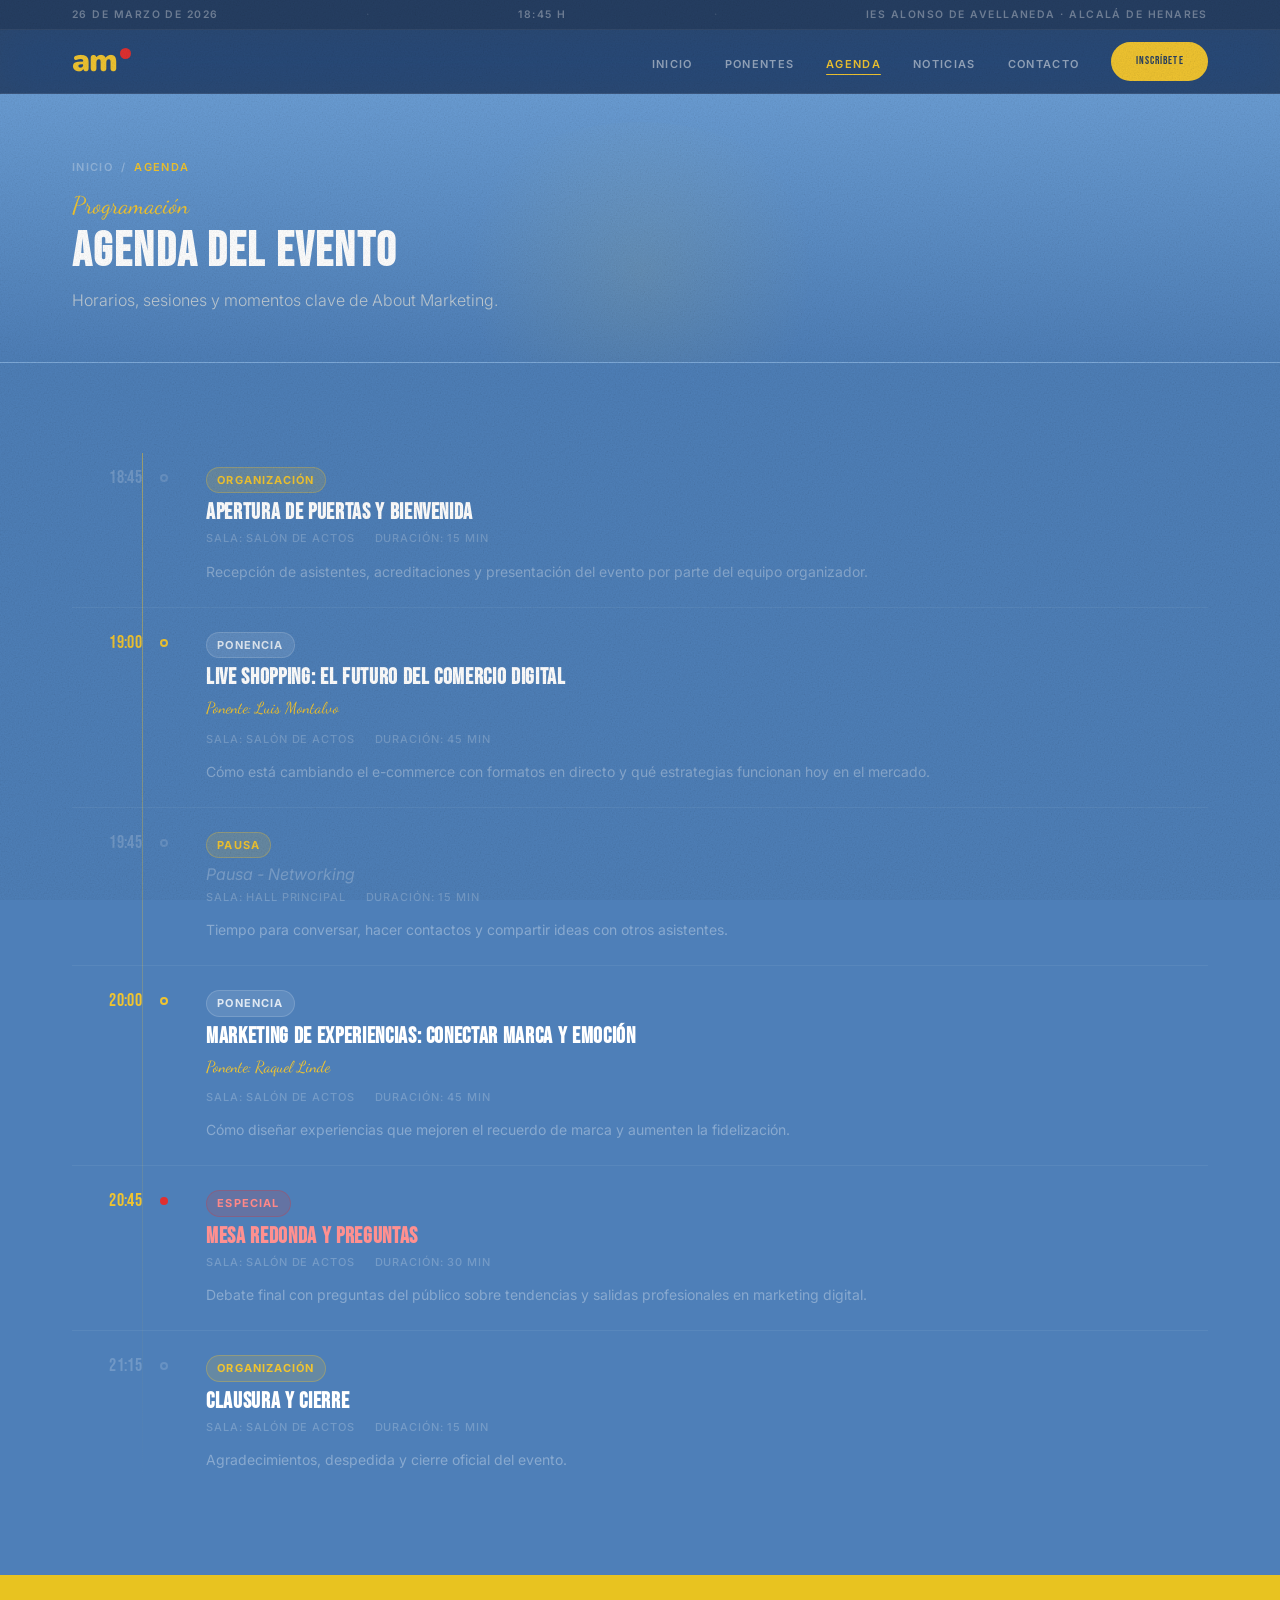
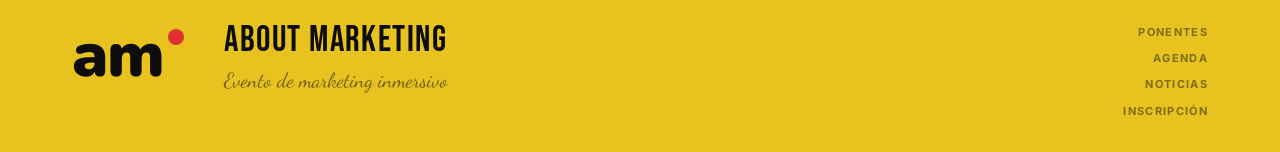
==== pages/agenda.html @ a6741385 "Refactor landing teaser, docs, and content updates" ====
﻿<!DOCTYPE html>
<html lang="es">
<head>
  <meta charset="UTF-8">
  <meta name="viewport" content="width=device-width, initial-scale=1.0">
  <title>Agenda | About Marketing</title>
  <link rel="icon" href="data:image/svg+xml,<svg xmlns='http://www.w3.org/2000/svg' viewBox='0 0 100 100'><text y='.9em' font-size='90'>📣</text></svg>">
  <link rel="stylesheet" href="../css/variables.css">
  <link rel="stylesheet" href="../css/base.css">
  <link rel="stylesheet" href="../css/navbar.css">
  <link rel="stylesheet" href="../css/componentes.css">
</head>
<body>

  <div class="info-bar">
    <div class="contenedor info-bar__inner">
      <span class="info-bar__item">26 de marzo de 2026</span>
      <span class="info-bar__item info-bar__sep">·</span>
      <span class="info-bar__item">18:45 h</span>
      <span class="info-bar__item info-bar__sep">·</span>
      <span class="info-bar__item">IES Alonso de Avellaneda · Alcalá de Henares</span>
    </div>
  </div>

  <nav class="navbar" aria-label="Navegación principal">
    <div class="contenedor navbar__inner">
      <a href="../index.html" class="navbar__logo" aria-label="About Marketing - Inicio">
        <span class="logo-am">am</span><span class="logo-punto"></span>
      </a>
      <button class="navbar__hamburguesa" aria-label="Abrir menú" aria-expanded="false"><span></span><span></span><span></span></button>
      <ul class="navbar__menu">
        <li><a href="../index.html" class="navbar__link">Inicio</a></li>
        <li><a href="ponentes.html" class="navbar__link">Ponentes</a></li>
        <li><a href="agenda.html" class="navbar__link activo">Agenda</a></li>
        <li><a href="noticias.html" class="navbar__link">Noticias</a></li>
        <li><a href="contacto.html" class="navbar__link">Contacto</a></li>
        <li><a href="contacto.html" class="btn btn-primario navbar__cta">Inscríbete</a></li>
      </ul>
    </div>
  </nav>

  <main>
    <header class="page-header">
      <div class="contenedor">
        <nav class="breadcrumb"><a href="../index.html">Inicio</a> / <span>Agenda</span></nav>
        <span class="seccion-eyebrow">Programación</span>
        <h1 class="seccion-titulo">AGENDA DEL EVENTO</h1>
        <p class="seccion-subtitulo">Horarios, sesiones y momentos clave de About Marketing.</p>
      </div>
    </header>

    <section class="seccion">
      <div class="contenedor">
        <!-- Interconexión: js/agenda.js renderiza aquí la timeline desde data/agenda.json -->
        <div class="agenda__lista"></div>
      </div>
    </section>
  </main>

  <footer class="footer">
    <div class="footer__main">
      <div class="contenedor footer__main-inner">
        <div class="footer__logo"><span class="logo-am">am</span><span class="logo-punto"></span></div>
        <div class="footer__info">
          <p class="footer__tagline">About Marketing</p>
          <p class="footer__sub">Evento de marketing inmersivo</p>
        </div>
        <nav class="footer__links">
          <a href="ponentes.html" class="footer__link">Ponentes</a>
          <a href="agenda.html" class="footer__link">Agenda</a>
          <a href="noticias.html" class="footer__link">Noticias</a>
          <a href="contacto.html" class="footer__link">Inscripción</a>
        </nav>
      </div>
    </div>
  </footer>

  <script src="../js/navbar.js"></script>
  <script src="../js/agenda.js"></script>
</body>
</html>
---- css/variables.css ----
/* =============================================
   ABOUT MARKETING — variables.css FINAL
   Paleta: azul cielo retro + amarillo + rojo
   Inspirado en las imágenes del brand kit.
   ============================================= */

@import url('https://fonts.googleapis.com/css2?family=Nunito:wght@400;700;800;900&family=Dancing+Script:wght@600;700&family=Inter:wght@300;400;500;600;700&family=Bebas+Neue&display=swap');

:root {

  /* ── AZULES — el cielo ── */
  --cielo:         #4E7FB8;   /* azul cielo principal */
  --cielo-claro:   #6A9DD4;   /* cielo más claro, nubes */
  --cielo-oscuro:  #3A6090;   /* sombras, profundidad */
  --cielo-noche:   #253E62;   /* header, zonas oscuras */
  --cielo-velo:    rgba(78, 127, 184, 0.15);

  /* ── AMARILLO — el sol y el brand ── */
  --amarillo:      #F0C430;   /* logo am, acento */
  --amarillo-calido: #EDB820; /* hover, pressed */
  --amarillo-glow: rgba(240, 196, 48, 0.2);
  --amarillo-suave: rgba(240, 196, 48, 0.1);

  /* ── ROJO — el punto ── */
  --rojo:          #E03030;   /* círculo del logo */
  --rojo-suave:    rgba(224, 48, 48, 0.12);

  /* ── AMARILLO FOOTER — imagen 1 ── */
  --amarillo-footer: #E8C320; /* fondo footer */
  --negro-footer:    #0D0D0D; /* texto sobre amarillo */

  /* ── BLANCOS y CREMAS ── */
  --blanco:        #FFFFFF;
  --crema:         #F8F0E0;   /* texto principal */
  --crema-suave:   rgba(248, 240, 224, 0.65);
  --crema-velo:    rgba(248, 240, 224, 0.12);

  /* ── BORDES ── */
  --borde:         rgba(255,255,255,0.14);
  --borde-suave:   rgba(255,255,255,0.07);

  /* ── ALIAS ── */
  --color-fondo:       var(--cielo);
  --color-fondo-2:     var(--cielo-oscuro);
  --color-card:        rgba(255,255,255,0.08);
  --color-card-hover:  rgba(255,255,255,0.14);
  --color-borde:       var(--borde);
  --color-acento:      var(--amarillo);
  --color-texto:       var(--crema);
  --color-texto-suave: var(--crema-suave);
  --color-blanco:      var(--blanco);
  --color-rojo:        var(--rojo);

  /* ── TIPOGRAFÍAS ── */
  /* Nunito Black → redondeada, cálida, = feel del logo am */
  --fuente-logo:    'Nunito', sans-serif;
  /* Bebas → display, impacto, HORIZON */
  --fuente-display: 'Bebas Neue', sans-serif;
  /* Dancing Script → cursiva elegante, "presenta" */
  --fuente-script:  'Dancing Script', cursive;
  /* Inter → cuerpo, legible */
  --fuente-cuerpo:  'Inter', sans-serif;

  /* ── ESCALA TIPOGRÁFICA ── */
  --texto-xs:   0.6875rem;
  --texto-sm:   0.875rem;
  --texto-base: 1rem;
  --texto-lg:   1.125rem;
  --texto-xl:   1.375rem;
  --texto-2xl:  1.75rem;
  --texto-3xl:  2.25rem;
  --texto-4xl:  3rem;
  --texto-hero: clamp(4.5rem, 12vw, 10rem);

  /* ── ESPACIADO ── */
  --s-1:0.25rem; --s-2:0.5rem; --s-3:0.75rem; --s-4:1rem;
  --s-5:1.25rem; --s-6:1.5rem; --s-8:2rem;    --s-10:2.5rem;
  --s-12:3rem;   --s-16:4rem;  --s-20:5rem;   --s-24:6rem;

  /* ── LAYOUT ── */
  --ancho-max:  1200px;
  --radio-sm:   6px;
  --radio-md:   12px;
  --radio-lg:   20px;
  --radio-full: 9999px;

  /* ── EFECTOS ── */
  --ease-out: cubic-bezier(0.16, 1, 0.3, 1);
  --trans-r:  0.18s var(--ease-out);
  --trans-n:  0.32s var(--ease-out);
  --trans-l:  0.55s var(--ease-out);

  --sombra-calida: 0 8px 32px rgba(240,196,48,0.25);
  --sombra-azul:   0 8px 32px rgba(30,60,100,0.35);
  --sombra-rojo:   0 4px 20px rgba(224,48,48,0.3);
}
---- css/base.css ----
/* =============================================
   ABOUT MARKETING — base.css FINAL
   Reset, global, grano, utilidades, botones
   ============================================= */

*, *::before, *::after { box-sizing: border-box; margin: 0; padding: 0; }

html { scroll-behavior: smooth; font-size: 16px; }

body {
  font-family: var(--fuente-cuerpo);
  background-color: var(--cielo);
  color: var(--crema);
  line-height: 1.65;
  -webkit-font-smoothing: antialiased;
  overflow-x: hidden;
}

/* ── GRAIN OVERLAY — textura de película, como en imagen 3 ── */
body::after {
  content: '';
  position: fixed;
  inset: 0;
  z-index: 9998;
  pointer-events: none;
  opacity: 0.28;
  background-image: url("data:image/svg+xml,%3Csvg xmlns='http://www.w3.org/2000/svg' width='250' height='250'%3E%3Cfilter id='g'%3E%3CfeTurbulence type='fractalNoise' baseFrequency='0.72' numOctaves='4' stitchTiles='stitch'/%3E%3CfeColorMatrix type='saturate' values='0'/%3E%3C/filter%3E%3Crect width='250' height='250' filter='url(%23g)'/%3E%3C/svg%3E");
  background-repeat: repeat;
  mix-blend-mode: multiply;
}

h1,h2,h3,h4,h5,h6 { font-family: var(--fuente-display); line-height: 1.0; color: var(--blanco); }
p { line-height: 1.7; color: var(--crema-suave); }
a { color: var(--amarillo); text-decoration: none; transition: color var(--trans-r); }
a:hover { color: var(--blanco); }
img { max-width: 100%; display: block; }
ul,ol { list-style: none; }
button { cursor: pointer; border: none; background: none; font-family: inherit; }
input,textarea,select { font-family: inherit; }

/* ── CONTENEDOR ── */
.contenedor {
  width: 100%;
  max-width: var(--ancho-max);
  margin: 0 auto;
  padding: 0 var(--s-8);
}

/* ── SECCIONES ── */
.seccion { padding: var(--s-20) 0; }
.seccion-alt { background: var(--cielo-oscuro); }
.seccion-header { margin-bottom: var(--s-10); }

.seccion-eyebrow {
  font-family: var(--fuente-script);
  font-size: 1.5rem;
  color: var(--amarillo);
  display: block;
  margin-bottom: var(--s-2);
  line-height: 1.2;
}

.seccion-titulo {
  font-family: var(--fuente-display);
  font-size: var(--texto-4xl);
  letter-spacing: 0.04em;
  text-transform: uppercase;
  color: var(--blanco);
  line-height: 0.95;
  margin-bottom: var(--s-3);
}

.seccion-subtitulo {
  font-size: var(--texto-base);
  color: var(--crema-suave);
  font-weight: 300;
  max-width: 480px;
}

/* ── BOTONES ── */
.btn {
  display: inline-flex;
  align-items: center;
  justify-content: center;
  gap: var(--s-2);
  padding: 0.8rem 2rem;
  font-family: var(--fuente-display);
  font-size: 1rem;
  font-weight: 400;
  letter-spacing: 0.1em;
  text-transform: uppercase;
  border-radius: var(--radio-full);
  transition: all var(--trans-n);
  white-space: nowrap;
}

.btn-primario {
  background: var(--amarillo);
  color: var(--cielo-noche);
  border: 2px solid var(--amarillo);
}
.btn-primario:hover {
  background: var(--blanco);
  border-color: var(--blanco);
  color: var(--cielo-noche);
  transform: translateY(-2px);
  box-shadow: var(--sombra-calida);
}

.btn-secundario {
  background: transparent;
  color: var(--blanco);
  border: 2px solid rgba(255,255,255,0.35);
}
.btn-secundario:hover {
  border-color: var(--amarillo);
  color: var(--amarillo);
  transform: translateY(-2px);
}

.btn-ghost {
  background: transparent;
  color: var(--crema-suave);
  border: none;
  padding: 0.3rem 0;
  font-family: var(--fuente-cuerpo);
  font-size: var(--texto-sm);
  letter-spacing: 0.05em;
  text-transform: none;
  border-radius: 0;
  gap: var(--s-2);
}
.btn-ghost::after { content: '→'; transition: transform var(--trans-n); display: inline-block; }
.btn-ghost:hover { color: var(--amarillo); }
.btn-ghost:hover::after { transform: translateX(5px); }

/* ── BADGES ── */
.badge {
  display: inline-flex;
  align-items: center;
  padding: 0.2rem 0.65rem;
  font-family: var(--fuente-cuerpo);
  font-size: var(--texto-xs);
  font-weight: 700;
  text-transform: uppercase;
  letter-spacing: 0.1em;
  border-radius: var(--radio-full);
}
.badge-acento, .badge-amarillo {
  background: rgba(240,196,48,0.15);
  color: var(--amarillo);
  border: 1px solid rgba(240,196,48,0.3);
}
.badge-azul {
  background: rgba(255,255,255,0.1);
  color: rgba(255,255,255,0.8);
  border: 1px solid rgba(255,255,255,0.15);
}
.badge-rojo {
  background: rgba(224,48,48,0.15);
  color: #FF8888;
  border: 1px solid rgba(224,48,48,0.25);
}
.badge-neutro {
  background: rgba(255,255,255,0.07);
  color: var(--crema-suave);
  border: 1px solid var(--borde);
}

/* ── SKELETON ── */
.skeleton {
  background: linear-gradient(90deg, rgba(255,255,255,0.06) 25%, rgba(255,255,255,0.12) 50%, rgba(255,255,255,0.06) 75%);
  background-size: 200% 100%;
  animation: sk 1.5s ease infinite;
  border-radius: var(--radio-md);
}
@keyframes sk { 0% { background-position: 200% 0; } 100% { background-position: -200% 0; } }

/* ── REVEAL ── */
.reveal {
  opacity: 0;
  transform: translateY(20px);
  transition: opacity 0.65s var(--ease-out), transform 0.65s var(--ease-out);
}
.reveal.visible { opacity: 1; transform: translateY(0); }
.reveal-delay-1 { transition-delay: 0.1s; }
.reveal-delay-2 { transition-delay: 0.2s; }
.reveal-delay-3 { transition-delay: 0.3s; }

/* ── UTILS ── */
.oculto { display: none !important; }
.texto-acento { color: var(--amarillo); }

/* ── RESPONSIVE ── */
@media (max-width: 768px) {
  .contenedor { padding: 0 var(--s-5); }
  .seccion { padding: var(--s-16) 0; }
  .seccion-titulo { font-size: var(--texto-3xl); }
}
---- css/navbar.css ----
/* =============================================
   ABOUT MARKETING — navbar.css FINAL
   Estructura nueva: info bar arriba + nav limpia
   Logo: am con punto rojo, en Nunito Black
   ============================================= */

/* ── INFO BAR — franja pequeña encima del nav ── */
.info-bar {
  position: fixed;
  top: 0; left: 0; right: 0;
  z-index: 1001;
  height: 30px;
  display: flex;
  align-items: center;
  background: var(--cielo-noche);
  border-bottom: 1px solid rgba(255,255,255,0.06);
}
.info-bar__inner {
  display: flex;
  align-items: center;
  justify-content: space-between;
  width: 100%;
  gap: var(--s-4);
}
.info-bar__item {
  font-size: 0.65rem;
  text-transform: uppercase;
  letter-spacing: 0.14em;
  color: rgba(255,255,255,0.35);
  font-weight: 600;
  font-family: var(--fuente-cuerpo);
  display: flex;
  align-items: center;
  gap: var(--s-2);
  white-space: nowrap;
}
.info-bar__sep { color: rgba(255,255,255,0.12); }

/* ── NAVBAR PRINCIPAL ── */
.navbar {
  position: fixed;
  top: 30px; left: 0; right: 0;
  z-index: 1000;
  height: 64px;
  display: flex;
  align-items: center;
  background: rgba(37, 62, 98, 0.82);
  border-bottom: 1px solid rgba(255,255,255,0.08);
  backdrop-filter: blur(20px) saturate(160%);
  -webkit-backdrop-filter: blur(20px) saturate(160%);
  transition: background var(--trans-n), border-color var(--trans-n);
}
.navbar.scrolled {
  background: rgba(30, 52, 85, 0.97);
  border-bottom-color: rgba(255,255,255,0.1);
}
.navbar__inner {
  display: flex;
  align-items: center;
  justify-content: space-between;
  width: 100%;
}

/* ── LOGO — am con punto rojo ── */
.navbar__logo {
  display: flex;
  align-items: flex-start;
  line-height: 50px;
  transition: opacity var(--trans-r);
  flex-shrink: 0;
}
.navbar__logo:hover { opacity: 0.8; }

/* El "am" en Nunito Black amarillo */
.logo-am {
  font-family: var(--fuente-logo);
  font-weight: 900;
  font-size: 2rem;
  color: var(--amarillo);
  line-height: 1;
  letter-spacing: -0.02em;
  position: relative;
}

/* El punto rojo — posicionado como en el logo real */
.logo-punto {
  width: 11px;
  height: 11px;
  background: var(--rojo);
  border-radius: 50%;
  margin-left: 2px;
  margin-top: 3px;
  flex-shrink: 0;
  animation: punto-latido 2.8s ease infinite;
}

@keyframes punto-latido {
  0%, 85%, 100% { transform: scale(1); }
  92%           { transform: scale(1.3); }
}

/* ── MENÚ ── */
.navbar__menu {
  display: flex;
  align-items: center;
  gap: var(--s-8);
}

.navbar__link {
  font-family: var(--fuente-cuerpo);
  font-size: var(--texto-xs);
  font-weight: 600;
  text-transform: uppercase;
  letter-spacing: 0.12em;
  color: rgba(255,255,255,0.5);
  position: relative;
  padding: 0.3rem 0;
  transition: color var(--trans-r);
}
.navbar__link::after {
  content: '';
  position: absolute;
  bottom: 0; left: 0;
  width: 0; height: 1.5px;
  background: var(--amarillo);
  border-radius: 2px;
  transition: width var(--trans-n);
}
.navbar__link:hover        { color: var(--blanco); }
.navbar__link:hover::after { width: 100%; }
.navbar__link.activo        { color: var(--amarillo); }
.navbar__link.activo::after { width: 100%; }

.navbar__cta { padding: 0.55rem 1.4rem; font-size: var(--texto-xs); border-radius: var(--radio-full); }

/* ── HAMBURGUESA ── */
.navbar__hamburguesa {
  display: none;
  flex-direction: column;
  gap: 5px; padding: 6px;
}
.navbar__hamburguesa span {
  display: block; width: 22px; height: 1.5px;
  background: rgba(255,255,255,0.5); border-radius: 2px;
  transition: all var(--trans-n);
}
.navbar__hamburguesa.abierto span:nth-child(1) { transform: translateY(6.5px) rotate(45deg); background: var(--amarillo); }
.navbar__hamburguesa.abierto span:nth-child(2) { opacity: 0; }
.navbar__hamburguesa.abierto span:nth-child(3) { transform: translateY(-6.5px) rotate(-45deg); background: var(--amarillo); }

/* ── OFFSET PARA CONTENIDO ── */
/* El body necesita padding para no quedar bajo las barras fijas */
body { padding-top: 94px; }

/* ── RESPONSIVE ── */
@media (max-width: 768px) {
  .info-bar { display: none; }
  .navbar { top: 0; }
  body { padding-top: 64px; }
  .navbar__hamburguesa { display: flex; }
  .navbar__menu {
    position: fixed;
    top: 64px; left: 0; right: 0;
    background: rgba(20, 40, 70, 0.98);
    border-bottom: 1px solid rgba(255,255,255,0.08);
    backdrop-filter: blur(20px);
    flex-direction: column;
    gap: 0;
    padding: var(--s-4) 0 var(--s-6);
    transform: translateY(-110%);
    opacity: 0;
    pointer-events: none;
    transition: all var(--trans-n);
  }
  .navbar__menu.abierto { transform: translateY(0); opacity: 1; pointer-events: all; }
  .navbar__link { padding: var(--s-4) var(--s-8); width: 100%; text-align: center; font-size: var(--texto-sm); }
  .navbar__link::after { display: none; }
  .navbar__cta { margin: var(--s-3) var(--s-8) 0; width: calc(100% - var(--s-16)); }
}
---- css/componentes.css ----
/* =============================================
   ABOUT MARKETING — componentes.css FINAL
   Hero · Secciones · Cards · Footer amarillo
   ============================================= */


/* ══════════════════════════════════════════
   HERO — poster estilo imagen 4
   ══════════════════════════════════════════ */

.hero {
  min-height: calc(100svh - 94px);
  display: flex;
  flex-direction: column;
  align-items: center;
  justify-content: center;
  position: relative;
  overflow: hidden;
  text-align: center;

  /* Cielo degradado — de día a atardecer */
  background:
    linear-gradient(
      to bottom,
      #6A9DD4 0%,
      #5B8FC8 25%,
      #4E7FB8 55%,
      #3A6090 80%,
      #2A4A78 100%
    );
}

/* Nubes decorativas con SVG inline */
.hero__nubes {
  position: absolute;
  inset: 0;
  pointer-events: none;
  overflow: hidden;
}
.hero__nube {
  position: absolute;
  background: rgba(255,255,255,0.18);
  border-radius: 50%;
  filter: blur(28px);
}
.hero__nube:nth-child(1) { width: 320px; height: 180px; top: 8%; left: -5%; animation: flotar 18s ease-in-out infinite; }
.hero__nube:nth-child(2) { width: 260px; height: 140px; top: 15%; right: -3%; animation: flotar 22s ease-in-out 4s infinite reverse; }
.hero__nube:nth-child(3) { width: 200px; height: 110px; top: 30%; left: 55%; animation: flotar 15s ease-in-out 8s infinite; }
@keyframes flotar {
  0%, 100% { transform: translateX(0) translateY(0); }
  33%       { transform: translateX(12px) translateY(-6px); }
  66%       { transform: translateX(-8px) translateY(4px); }
}

/* Brillo solar en el horizonte */
.hero::before {
  content: '';
  position: absolute;
  bottom: -100px; left: 50%;
  transform: translateX(-50%);
  width: 600px; height: 400px;
  border-radius: 50%;
  background: radial-gradient(circle, rgba(240,196,48,0.22) 0%, rgba(232,140,40,0.1) 40%, transparent 70%);
  pointer-events: none;
}

/* Línea horizonte */
.hero::after {
  content: '';
  position: absolute;
  bottom: 0; left: 0; right: 0;
  height: 1px;
  background: linear-gradient(90deg, transparent, rgba(240,196,48,0.4), transparent);
}

.hero__inner {
  position: relative;
  z-index: 1;
  width: 100%;
  padding: var(--s-12) 0 var(--s-16);
  display: flex;
  flex-direction: column;
  align-items: center;
}

/* "IES Alonso de Avellaneda presenta" — Dancing Script */
.hero__presenta {
  font-family: var(--fuente-script);
  font-size: 1.6rem;
  color: var(--amarillo);
  margin-bottom: var(--s-4);
  opacity: 0.9;
  animation: entrada 0.8s var(--ease-out) 0.1s both;
}

/* Título "about marketing" — massive, retro */
.hero__titulo {
  font-family: var(--fuente-logo);
  font-weight: 900;
  font-size: var(--texto-hero);
  color: var(--amarillo);
  line-height: 0.9;
  letter-spacing: -0.02em;
  margin-bottom: var(--s-6);
  animation: entrada 0.9s var(--ease-out) 0.25s both;
  position: relative;
  /* Sombra cálida igual que en el cartel */
  text-shadow: 0 4px 40px rgba(30, 60, 100, 0.5);
}

/* El punto rojo del logo — flota sobre el título */
.hero__punto {
  display: inline-block;
  width: clamp(28px, 4vw, 52px);
  height: clamp(28px, 4vw, 52px);
  background: var(--rojo);
  border-radius: 50%;
  vertical-align: super;
  margin-left: 4px;
  animation: entrada 0.9s var(--ease-out) 0.25s both, punto-latido 3s ease 1.5s infinite;
  box-shadow: var(--sombra-rojo);
}

.hero__fecha {
  font-family: var(--fuente-display);
  font-size: var(--texto-2xl);
  letter-spacing: 0.15em;
  color: rgba(255,255,255,0.7);
  margin-bottom: var(--s-8);
  animation: entrada 0.9s var(--ease-out) 0.35s both;
}

.hero__bajada {
  font-size: var(--texto-lg);
  color: rgba(255,255,255,0.55);
  max-width: 460px;
  font-weight: 300;
  margin-bottom: var(--s-10);
  animation: entrada 0.9s var(--ease-out) 0.45s both;
}

.hero__acciones {
  display: flex;
  gap: var(--s-3);
  flex-wrap: wrap;
  justify-content: center;
  animation: entrada 0.9s var(--ease-out) 0.55s both;
}

/* Barra inferior del hero — "18:45 · am · Salón de Actos" */
.hero__bottom-bar {
  position: absolute;
  bottom: 0; left: 0; right: 0;
  height: 52px;
  display: flex;
  align-items: center;
  justify-content: space-between;
  padding: 0 var(--s-8);
  background: rgba(30, 52, 85, 0.6);
  backdrop-filter: blur(8px);
  border-top: 1px solid rgba(255,255,255,0.08);
  z-index: 2;
  animation: entrada 1s var(--ease-out) 0.7s both;
}

.hero__bottom-item {
  font-family: var(--fuente-display);
  font-size: 1rem;
  letter-spacing: 0.18em;
  color: rgba(255,255,255,0.6);
  text-transform: uppercase;
}

.hero__bottom-logo {
  display: flex;
  align-items: flex-start;
  gap: 2px;
}
.hero__bottom-logo .logo-am {
  font-size: 1.5rem;
  color: var(--amarillo);
}
.hero__bottom-logo .logo-punto {
  width: 8px; height: 8px;
}

@keyframes entrada {
  from { opacity: 0; transform: translateY(16px); }
  to   { opacity: 1; transform: translateY(0); }
}


/* ══════════════════════════════════════════
   TICKER — cinta de palabras animada (también en footer)
   ══════════════════════════════════════════ */

.ticker {
  overflow: hidden;
  border-top: 1px solid rgba(0, 0, 0, 0.18);
  border-bottom: 1px solid rgba(0, 0, 0, 0.18);
  padding: var(--s-3) 0;
  /* Estilo solicitado: cinta amarilla como referencia visual del brand */
  background: var(--amarillo);
}
.ticker__track {
  display: flex;
  width: max-content;
  animation: ticker-scroll 52s linear infinite;
}
.ticker__item {
  display: flex;
  align-items: center;
  gap: var(--s-3);
  padding: 0 var(--s-6);
  font-family: var(--fuente-cuerpo);
  font-size: 0.7rem;
  font-weight: 700;
  text-transform: uppercase;
  letter-spacing: 0.12em;
  color: rgba(0, 0, 0, 0.45);
  white-space: nowrap;
}
.ticker__item .sep { color: rgba(0, 0, 0, 0.22); font-size: 0.5rem; }

/* Versión para footer (amarillo) */
.ticker-footer .ticker__item { color: rgba(0,0,0,0.45); }
.ticker-footer .ticker__item .sep { color: rgba(0,0,0,0.2); }
.ticker-footer { background: transparent; border: none; }
.ticker-footer .ticker__track { animation-direction: reverse; animation-duration: 46s; }

@keyframes ticker-scroll {
  from { transform: translateX(0); }
  to   { transform: translateX(-50%); }
}

/* ══════════════════════════════════════════
   INICIO TEASER (sin spoilers)
   ══════════════════════════════════════════ */
.inicio-teaser__grid {
  display: grid;
  grid-template-columns: repeat(3, minmax(0, 1fr));
  gap: var(--s-5);
}

.inicio-teaser__card {
  background: rgba(255,255,255,0.08);
  border: 1px solid rgba(255,255,255,0.12);
  border-radius: var(--radio-lg);
  padding: var(--s-6);
  backdrop-filter: blur(8px);
  transition: transform var(--trans-n), border-color var(--trans-n), background var(--trans-n);
}

.inicio-teaser__card:hover {
  transform: translateY(-4px);
  border-color: rgba(240,196,48,0.38);
  background: rgba(255,255,255,0.12);
}

.inicio-teaser__eyebrow {
  font-family: var(--fuente-cuerpo);
  font-size: var(--texto-xs);
  text-transform: uppercase;
  letter-spacing: 0.14em;
  color: rgba(255,255,255,0.45);
  font-weight: 700;
  margin-bottom: var(--s-3);
}

.inicio-teaser__titulo {
  font-family: var(--fuente-display);
  font-size: var(--texto-2xl);
  letter-spacing: 0.03em;
  text-transform: uppercase;
  color: var(--blanco);
  line-height: 1.05;
  margin-bottom: var(--s-4);
}

.inicio-teaser__texto {
  font-size: var(--texto-sm);
  color: rgba(255,255,255,0.45);
  line-height: 1.7;
  margin-bottom: var(--s-6);
}


/* ══════════════════════════════════════════
   TARJETAS PONENTES
   ══════════════════════════════════════════ */

.ponentes__grid {
  display: grid;
  grid-template-columns: repeat(auto-fill, minmax(270px, 1fr));
  gap: var(--s-5);
}

.ponente-card {
  background: rgba(255,255,255,0.07);
  border: 1px solid rgba(255,255,255,0.1);
  border-radius: var(--radio-lg);
  overflow: hidden;
  cursor: pointer;
  transition: transform var(--trans-n), box-shadow var(--trans-n), background var(--trans-n), border-color var(--trans-n);
  backdrop-filter: blur(8px);
}
.ponente-card:hover {
  background: rgba(255,255,255,0.12);
  border-color: rgba(240,196,48,0.35);
  transform: translateY(-6px);
  box-shadow: 0 16px 48px rgba(20,40,80,0.35);
}

.ponente-card__foto-wrapper {
  height: 200px;
  overflow: hidden;
  background: rgba(255,255,255,0.05);
  position: relative;
}
.ponente-card__foto {
  width: 100%; height: 100%;
  object-fit: cover;
  transition: transform 0.6s var(--ease-out), filter 0.4s;
  filter: saturate(85%);
}
.ponente-card:hover .ponente-card__foto { transform: scale(1.06); filter: saturate(110%); }
.ponente-card__foto-wrapper::after {
  content: '';
  position: absolute; inset: 0;
  background: linear-gradient(transparent 50%, rgba(40,70,120,0.85) 100%);
  pointer-events: none;
}

.ponente-card__body { padding: var(--s-5); }

.ponente-card__nombre {
  font-family: var(--fuente-display);
  font-size: var(--texto-xl);
  letter-spacing: 0.04em;
  text-transform: uppercase;
  color: var(--blanco);
  margin-bottom: 3px;
  line-height: 1.05;
}
.ponente-card__cargo {
  font-family: var(--fuente-script);
  font-size: 1rem;
  color: var(--amarillo);
  margin-bottom: 2px;
  line-height: 1.2;
}
.ponente-card__empresa {
  font-size: var(--texto-xs);
  color: rgba(255,255,255,0.3);
  margin-bottom: var(--s-4);
  text-transform: uppercase;
  letter-spacing: 0.08em;
  font-weight: 500;
}
.ponente-card__tags { display: flex; flex-wrap: wrap; gap: 4px; margin-bottom: var(--s-4); }
.ponente-card__charla {
  font-size: var(--texto-sm);
  color: rgba(255,255,255,0.38);
  line-height: 1.5;
  padding-top: var(--s-4);
  border-top: 1px solid rgba(255,255,255,0.07);
  display: -webkit-box;
  -webkit-line-clamp: 2;
  -webkit-box-orient: vertical;
  overflow: hidden;
}


/* ══════════════════════════════════════════
   MODAL PONENTE
   ══════════════════════════════════════════ */

.modal-overlay {
  position: fixed; inset: 0;
  background: rgba(20,38,70,0.9);
  z-index: 2000;
  display: flex; align-items: center; justify-content: center;
  padding: var(--s-6);
  opacity: 0; pointer-events: none;
  backdrop-filter: blur(10px);
  transition: opacity var(--trans-n);
}
.modal-overlay.activo { opacity: 1; pointer-events: all; }

.modal {
  background: var(--cielo-noche);
  border: 1px solid rgba(255,255,255,0.12);
  border-radius: var(--radio-lg);
  max-width: 680px; width: 100%;
  max-height: 88vh; overflow-y: auto;
  transform: translateY(12px) scale(0.98);
  transition: transform var(--trans-n);
  position: relative;
  scrollbar-width: thin;
  scrollbar-color: rgba(255,255,255,0.1) transparent;
}
.modal::before {
  content: '';
  position: absolute; top: 0; left: 0; right: 0; height: 2px;
  background: linear-gradient(90deg, var(--rojo), var(--amarillo));
}
.modal-overlay.activo .modal { transform: translateY(0) scale(1); }

.modal__header {
  display: grid; grid-template-columns: 100px 1fr auto;
  gap: var(--s-5); align-items: flex-start;
  padding: var(--s-8); border-bottom: 1px solid rgba(255,255,255,0.08);
}
.modal__foto { width: 100px; height: 100px; object-fit: cover; border-radius: var(--radio-md); border: 2px solid rgba(255,255,255,0.12); flex-shrink: 0; }
.modal__nombre { font-family: var(--fuente-display); font-size: var(--texto-3xl); letter-spacing: 0.04em; text-transform: uppercase; margin-bottom: 3px; line-height: 1; }
.modal__cargo { font-family: var(--fuente-script); font-size: 1.1rem; color: var(--amarillo); margin-bottom: 2px; }
.modal__empresa { font-size: var(--texto-xs); color: rgba(255,255,255,0.3); text-transform: uppercase; letter-spacing: 0.1em; margin-bottom: var(--s-4); }
.modal__rrss { display: flex; gap: var(--s-2); }
.modal__rrss-link {
  display: flex; align-items: center; justify-content: center;
  width: 30px; height: 30px;
  background: rgba(255,255,255,0.06);
  border: 1px solid rgba(255,255,255,0.1);
  border-radius: var(--radio-sm);
  color: rgba(255,255,255,0.4);
  font-size: var(--texto-xs); font-weight: 700; text-transform: uppercase;
  transition: all var(--trans-r);
}
.modal__rrss-link:hover { background: var(--amarillo); border-color: var(--amarillo); color: var(--cielo-noche); }
.modal__cerrar {
  width: 32px; height: 32px;
  background: rgba(255,255,255,0.06);
  border: 1px solid rgba(255,255,255,0.1);
  border-radius: 50%;
  color: rgba(255,255,255,0.4); font-size: 0.9rem;
  display: flex; align-items: center; justify-content: center;
  transition: all var(--trans-r); flex-shrink: 0;
}
.modal__cerrar:hover { background: var(--rojo); border-color: var(--rojo); color: white; }

.modal__body { padding: var(--s-8); }
.modal__seccion-titulo { font-family: var(--fuente-cuerpo); font-size: var(--texto-xs); text-transform: uppercase; letter-spacing: 0.15em; color: rgba(255,255,255,0.25); font-weight: 600; margin-bottom: var(--s-3); }
.modal__bio { font-size: var(--texto-base); color: rgba(255,255,255,0.6); line-height: 1.75; margin-bottom: var(--s-8); }
.modal__charla-box {
  background: rgba(240,196,48,0.06);
  border: 1px solid rgba(240,196,48,0.15);
  border-left: 3px solid var(--amarillo);
  border-radius: var(--radio-md);
  padding: var(--s-4) var(--s-6); margin-bottom: var(--s-8);
}
.modal__charla-titulo { font-size: var(--texto-base); font-weight: 500; color: var(--blanco); line-height: 1.4; }
.modal__tags { display: flex; flex-wrap: wrap; gap: var(--s-2); }


/* ══════════════════════════════════════════
   AGENDA
   ══════════════════════════════════════════ */

.agenda__lista { display: flex; flex-direction: column; position: relative; }
.agenda__lista::before {
  content: '';
  position: absolute;
  left: 70px; top: 10px; bottom: 10px;
  width: 1px;
  background: linear-gradient(to bottom, var(--amarillo) 0%, rgba(240,196,48,0.1) 85%, transparent);
  opacity: 0.5;
}

.agenda-item { display: grid; grid-template-columns: 70px 1fr; gap: var(--s-8); padding: var(--s-6) 0; position: relative; }
.agenda-item + .agenda-item { border-top: 1px solid rgba(255,255,255,0.06); }

.agenda-item__hora {
  font-family: var(--fuente-display);
  font-size: var(--texto-lg); letter-spacing: 0.02em;
  color: var(--amarillo);
  text-align: right; padding-top: 2px; position: relative; line-height: 1;
}
.agenda-item__hora::after {
  content: '';
  position: absolute; right: -26px; top: 7px;
  width: 8px; height: 8px;
  border-radius: 50%;
  background: var(--cielo);
  border: 2px solid var(--amarillo);
}
.agenda-item--pausa .agenda-item__hora { color: rgba(255,255,255,0.2); }
.agenda-item--pausa .agenda-item__hora::after { border-color: rgba(255,255,255,0.15); }
.agenda-item--organizacion .agenda-item__hora { color: rgba(255,255,255,0.2); }
.agenda-item--organizacion .agenda-item__hora::after { border-color: rgba(255,255,255,0.15); }
.agenda-item--especial .agenda-item__hora::after { background: var(--rojo); border-color: var(--rojo); }

.agenda-item__contenido { padding-left: var(--s-8); }
.agenda-item__head { display: flex; align-items: center; gap: var(--s-3); margin-bottom: var(--s-2); }
.agenda-item__titulo {
  font-family: var(--fuente-display); font-size: var(--texto-xl);
  letter-spacing: 0.03em; text-transform: uppercase;
  color: var(--blanco); line-height: 1.1; margin-bottom: var(--s-1);
}
.agenda-item--pausa .agenda-item__titulo {
  font-family: var(--fuente-cuerpo); font-size: var(--texto-base); text-transform: none;
  color: rgba(255,255,255,0.25); letter-spacing: 0; font-weight: 400; font-style: italic;
}
.agenda-item--especial .agenda-item__titulo { color: #FF9090; }
.agenda-item__ponente { font-family: var(--fuente-script); font-size: 1rem; color: var(--amarillo); margin-bottom: var(--s-2); }
.agenda-item__meta { display: flex; gap: var(--s-5); font-size: var(--texto-xs); color: rgba(255,255,255,0.22); margin-bottom: var(--s-3); text-transform: uppercase; letter-spacing: 0.08em; font-weight: 500; }
.agenda-item__descripcion { font-size: var(--texto-sm); color: rgba(255,255,255,0.33); line-height: 1.65; }


/* ══════════════════════════════════════════
   NOTICIAS
   ══════════════════════════════════════════ */

.noticias__grid { display: grid; grid-template-columns: repeat(auto-fill, minmax(300px, 1fr)); gap: var(--s-5); }

.noticia-card {
  background: rgba(255,255,255,0.07);
  border: 1px solid rgba(255,255,255,0.1);
  border-radius: var(--radio-lg);
  overflow: hidden; cursor: pointer;
  backdrop-filter: blur(8px);
  transition: transform var(--trans-n), box-shadow var(--trans-n), background var(--trans-n);
}
.noticia-card:hover { background: rgba(255,255,255,0.12); transform: translateY(-4px); box-shadow: 0 12px 40px rgba(20,40,80,0.3); }
.noticia-card__imagen { height: 168px; overflow: hidden; background: rgba(255,255,255,0.05); }
.noticia-card__imagen img { width: 100%; height: 100%; object-fit: cover; transition: transform 0.55s var(--ease-out), filter 0.4s; filter: saturate(80%); }
.noticia-card:hover .noticia-card__imagen img { transform: scale(1.05); filter: saturate(110%); }
.noticia-card__body { padding: var(--s-5); }
.noticia-card__meta { display: flex; align-items: center; justify-content: space-between; margin-bottom: var(--s-3); }
.noticia-card__fecha { font-size: var(--texto-xs); color: rgba(255,255,255,0.25); font-family: var(--fuente-cuerpo); text-transform: uppercase; letter-spacing: 0.1em; font-weight: 600; }
.noticia-card__titulo {
  font-family: var(--fuente-display); font-size: var(--texto-xl); letter-spacing: 0.03em; text-transform: uppercase;
  color: var(--blanco); line-height: 1.1; margin-bottom: var(--s-3);
  display: -webkit-box; -webkit-line-clamp: 2; -webkit-box-orient: vertical; overflow: hidden;
}
.noticia-card__resumen {
  font-size: var(--texto-sm); color: rgba(255,255,255,0.35); line-height: 1.65;
  display: -webkit-box; -webkit-line-clamp: 3; -webkit-box-orient: vertical; overflow: hidden;
}


/* ══════════════════════════════════════════
   FORMULARIO
   ══════════════════════════════════════════ */

.formulario {
  background: rgba(255,255,255,0.06);
  border: 1px solid rgba(255,255,255,0.1);
  border-radius: var(--radio-lg);
  padding: var(--s-10);
  max-width: 600px; margin: 0 auto;
  backdrop-filter: blur(12px);
}
.formulario__grupo { margin-bottom: var(--s-5); }
.formulario__label {
  display: block;
  font-family: var(--fuente-cuerpo); font-size: var(--texto-xs); font-weight: 600;
  color: rgba(255,255,255,0.35); text-transform: uppercase; letter-spacing: 0.12em; margin-bottom: var(--s-2);
}
.formulario__label span { color: #FF9090; }
.formulario__input, .formulario__textarea, .formulario__select {
  width: 100%; padding: 0.8rem 1rem;
  background: rgba(255,255,255,0.06);
  border: 1px solid rgba(255,255,255,0.12);
  border-radius: var(--radio-md);
  color: var(--crema); font-size: var(--texto-base);
  transition: border-color var(--trans-r), box-shadow var(--trans-r);
  outline: none; -webkit-appearance: none;
}
.formulario__input::placeholder, .formulario__textarea::placeholder { color: rgba(255,255,255,0.18); }
.formulario__input:focus, .formulario__textarea:focus, .formulario__select:focus {
  border-color: var(--amarillo);
  box-shadow: 0 0 0 3px rgba(240,196,48,0.1);
}
.formulario__input.error, .formulario__textarea.error { border-color: var(--rojo); }
.formulario__textarea { min-height: 120px; resize: vertical; }
.formulario__error-msg { font-size: var(--texto-xs); color: #FF9090; margin-top: var(--s-1); display: none; font-weight: 600; }
.formulario__error-msg.visible { display: block; }
.formulario__checkbox-grupo { display: flex; align-items: flex-start; gap: var(--s-3); margin-bottom: var(--s-6); }
.formulario__checkbox { width: 16px; height: 16px; accent-color: var(--amarillo); flex-shrink: 0; margin-top: 3px; }
.formulario__checkbox-label { font-size: var(--texto-sm); color: rgba(255,255,255,0.35); line-height: 1.5; }
.formulario__submit { width: 100%; padding: 1rem; font-size: var(--texto-base); }
.formulario__exito { display: none; text-align: center; padding: var(--s-10); }
.formulario__exito.visible { display: block; }
.formulario__exito-icono { font-size: 3rem; margin-bottom: var(--s-4); }
.formulario__exito-titulo { font-family: var(--fuente-display); font-size: var(--texto-3xl); color: var(--amarillo); letter-spacing: 0.05em; text-transform: uppercase; margin-bottom: var(--s-3); }
.formulario__exito-texto { color: rgba(255,255,255,0.5); line-height: 1.7; }


/* ══════════════════════════════════════════
   FOOTER AMARILLO — imagen 1
   ══════════════════════════════════════════ */

.footer {
  background: var(--amarillo-footer);
  position: relative;
  overflow: hidden;
}

/* Sección principal del footer */
.footer__main {
  padding: var(--s-12) 0 var(--s-8);
}
.footer__main-inner {
  display: grid;
  grid-template-columns: auto 1fr auto;
  gap: var(--s-10);
  align-items: start;
}

/* Logo grande en el footer */
.footer__logo {
  display: flex;
  align-items: flex-start;
  gap: 3px;
}
.footer__logo .logo-am {
  font-size: 4rem;
  color: var(--negro-footer);
}
.footer__logo .logo-punto {
  width: 16px; height: 16px;
  background: var(--rojo);
  margin-top: 6px;
}

.footer__info {
  display: flex;
  flex-direction: column;
  justify-content: center;
  gap: var(--s-1);
}
.footer__tagline {
  font-family: var(--fuente-display);
  font-size: var(--texto-3xl);
  letter-spacing: 0.04em;
  text-transform: uppercase;
  color: var(--negro-footer);
  line-height: 1;
}
.footer__sub {
  font-family: var(--fuente-script);
  font-size: 1.3rem;
  color: rgba(0,0,0,0.5);
}

.footer__links {
  display: flex;
  flex-direction: column;
  gap: var(--s-2);
  text-align: right;
}
.footer__link {
  font-family: var(--fuente-cuerpo);
  font-size: var(--texto-xs);
  font-weight: 700;
  text-transform: uppercase;
  letter-spacing: 0.12em;
  color: rgba(0,0,0,0.45);
  transition: color var(--trans-r);
}
.footer__link:hover { color: var(--negro-footer); }

/* Cinta de palabras en el footer — imagen 1 */
.footer__ticker-wrapper {
  border-top: 2px solid rgba(0,0,0,0.12);
  border-bottom: 2px solid rgba(0,0,0,0.12);
  padding: var(--s-3) 0;
  margin-bottom: var(--s-6);
}
.footer__ticker-wrapper .ticker__item {
  font-family: 'Inter', sans-serif;
  font-weight: 700;
  font-size: 0.7rem;
  letter-spacing: 0.14em;
  color: rgba(0,0,0,0.4);
  font-style: italic;
}
.footer__ticker-wrapper .ticker__item .sep { color: rgba(0,0,0,0.2); }

/* Barra de copyright en el footer */
.footer__bottom {
  padding: var(--s-4) 0;
  border-top: 1px solid rgba(0,0,0,0.1);
}
.footer__bottom-inner {
  display: flex;
  align-items: center;
  justify-content: space-between;
  flex-wrap: wrap;
  gap: var(--s-4);
}
.footer__copy {
  font-size: var(--texto-xs);
  font-weight: 600;
  color: rgba(0,0,0,0.35);
  text-transform: uppercase;
  letter-spacing: 0.1em;
  font-family: var(--fuente-cuerpo);
}


/* ══════════════════════════════════════════
   SECCIÓN CTA FINAL
   ══════════════════════════════════════════ */

.cta-section {
  text-align: center; padding: var(--s-24) 0;
  position: relative; overflow: hidden;
  background: var(--cielo-oscuro);
}
.cta-section::before {
  content: '';
  position: absolute; bottom: -80px; left: 50%; transform: translateX(-50%);
  width: 500px; height: 400px; border-radius: 50%;
  background: radial-gradient(circle, rgba(240,196,48,0.1) 0%, transparent 70%);
  pointer-events: none;
}
.cta-section__titulo {
  font-family: var(--fuente-logo); font-weight: 900;
  font-size: clamp(2.5rem, 7vw, 6rem);
  color: var(--blanco); line-height: 0.95;
  letter-spacing: -0.02em; margin-bottom: var(--s-4); position: relative;
}
.cta-section__titulo span { color: var(--amarillo); display: block; }
.cta-section__sub { font-size: var(--texto-base); color: rgba(255,255,255,0.4); max-width: 420px; margin: 0 auto var(--s-8); font-weight: 300; position: relative; }



/* ══════════════════════════════════════════
   CABECERA PÁGINAS INTERNAS
   ══════════════════════════════════════════ */

.page-header {
  padding: var(--s-16) 0 var(--s-12);
  border-bottom: 1px solid var(--borde);
  background: linear-gradient(to bottom, var(--cielo-claro) 0%, var(--cielo) 100%);
  position: relative; overflow: hidden;
}
.page-header::before {
  content: '';
  position: absolute; bottom: -60px; left: 50%; transform: translateX(-50%);
  width: 400px; height: 300px; border-radius: 50%;
  background: radial-gradient(circle, rgba(240,196,48,0.08) 0%, transparent 70%);
  pointer-events: none;
}

.breadcrumb {
  display: flex; align-items: center; gap: var(--s-2);
  font-family: var(--fuente-cuerpo); font-size: var(--texto-xs);
  text-transform: uppercase; letter-spacing: 0.12em;
  color: rgba(255,255,255,0.3); margin-bottom: var(--s-4); font-weight: 600;
}
.breadcrumb a { color: rgba(255,255,255,0.3); transition: color var(--trans-r); }
.breadcrumb a:hover { color: rgba(255,255,255,0.6); }
.breadcrumb span { color: var(--amarillo); }


/* ══════════════════════════════════════════
   RESPONSIVE
   ══════════════════════════════════════════ */

@media (max-width: 768px) {
  .hero { min-height: calc(100svh - 64px); }
  .hero__bottom-bar { padding: 0 var(--s-5); }

  .inicio-teaser__grid { grid-template-columns: 1fr; }

  .agenda__lista::before { left: 52px; }
  .agenda-item { grid-template-columns: 52px 1fr; gap: var(--s-4); }
  .agenda-item__hora::after { right: -18px; }
  .agenda-item__contenido { padding-left: var(--s-4); }

  .modal__header { grid-template-columns: 70px 1fr auto; gap: var(--s-3); }
  .modal__foto { width: 70px; height: 70px; }
  .modal__nombre { font-size: var(--texto-2xl); }

  .footer__main-inner { grid-template-columns: 1fr; text-align: center; }
  .footer__links { text-align: center; }
  .footer__bottom-inner { justify-content: center; }
}

@media (max-width: 480px) {
  .modal__foto { display: none; }
  .modal__header { grid-template-columns: 1fr auto; }
}


/* ══════════════════════════════════════════
   PONENTES — PÓSTER (imagen real del cartel)
   Cada ponente es un banner vertical como
   los carteles del PDF.
   ══════════════════════════════════════════ */

/* Grid de 2 columnas para los 2 ponentes */
.ponentes__grid {
  display: grid;
  grid-template-columns: 1fr 1fr;
  gap: var(--s-6);
  max-width: 900px;
  margin: 0 auto;
}

.ponente-poster {
  position: relative;
  border-radius: var(--radio-lg);
  overflow: hidden;
  cursor: pointer;
  aspect-ratio: 3 / 4;
  /* Sombra profunda */
  box-shadow: 0 12px 48px rgba(20,40,80,0.4);
  transition: transform var(--trans-n), box-shadow var(--trans-n);
}
.ponente-poster:hover {
  transform: translateY(-6px) scale(1.01);
  box-shadow: 0 24px 64px rgba(20,40,80,0.5);
}

/* Imagen del cartel — ocupa todo */
.ponente-poster__img-wrap {
  position: absolute;
  inset: 0;
}
.ponente-poster__img {
  width: 100%; height: 100%;
  object-fit: cover;
  object-position: top center;
  display: block;
  transition: transform 0.6s var(--ease-out);
}
.ponente-poster:hover .ponente-poster__img {
  transform: scale(1.03);
}

/* Overlay oscuro que aparece al hover */
.ponente-poster__overlay {
  position: absolute;
  inset: 0;
  background: linear-gradient(
    to bottom,
    rgba(30, 55, 100, 0.1) 0%,
    rgba(15, 30, 65, 0.92) 55%,
    rgba(10, 20, 50, 0.98) 100%
  );
  display: flex;
  align-items: flex-end;
  opacity: 0;
  transition: opacity var(--trans-n);
  padding: var(--s-6);
}
.ponente-poster:hover .ponente-poster__overlay {
  opacity: 1;
}

.ponente-poster__overlay-inner {
  transform: translateY(12px);
  transition: transform var(--trans-n);
  width: 100%;
}
.ponente-poster:hover .ponente-poster__overlay-inner {
  transform: translateY(0);
}

.ponente-poster__cargo {
  font-family: var(--fuente-script);
  font-size: 1.05rem;
  color: var(--amarillo);
  margin-bottom: 2px;
  line-height: 1.2;
}
.ponente-poster__empresa {
  font-size: var(--texto-xs);
  color: rgba(255,255,255,0.4);
  text-transform: uppercase;
  letter-spacing: 0.1em;
  font-weight: 500;
  margin-bottom: var(--s-3);
}
.ponente-poster__tags {
  display: flex;
  flex-wrap: wrap;
  gap: 4px;
  margin-bottom: var(--s-4);
}
.ponente-poster__charla {
  margin-bottom: var(--s-5);
}
.ponente-poster__charla-label {
  font-family: var(--fuente-cuerpo);
  font-size: var(--texto-xs);
  text-transform: uppercase;
  letter-spacing: 0.14em;
  color: rgba(255,255,255,0.3);
  font-weight: 600;
  display: block;
  margin-bottom: 3px;
}
.ponente-poster__charla p {
  font-size: var(--texto-sm);
  color: rgba(255,255,255,0.75);
  line-height: 1.45;
}
.ponente-poster__btn {
  font-size: var(--texto-xs);
  padding: 0.6rem 1.4rem;
  width: 100%;
  justify-content: center;
}

/* Barra de nombre debajo del poster */
.ponente-poster__nombre-bar {
  position: absolute;
  bottom: 0; left: 0; right: 0;
  background: linear-gradient(transparent, rgba(10,20,50,0.96));
  padding: var(--s-8) var(--s-5) var(--s-4);
  display: flex;
  align-items: flex-end;
  justify-content: space-between;
  pointer-events: none;
  transition: opacity var(--trans-n);
}
.ponente-poster:hover .ponente-poster__nombre-bar {
  opacity: 0; /* Se oculta cuando el overlay está visible */
}
.ponente-poster__nombre {
  font-family: var(--fuente-display);
  font-size: var(--texto-2xl);
  letter-spacing: 0.04em;
  text-transform: uppercase;
  color: var(--blanco);
  line-height: 1;
}
.ponente-poster__fecha {
  font-family: var(--fuente-display);
  font-size: var(--texto-sm);
  letter-spacing: 0.1em;
  color: var(--amarillo);
  opacity: 0.7;
}


/* ══════════════════════════════════════════
   SECCIÓN "SOBRE EL EVENTO" — imagen amarilla
   La imagen del PDF se convierte en bloque
   ══════════════════════════════════════════ */

.sobre-evento {
  position: relative;
  overflow: hidden;
}

.sobre-evento__img-wrap {
  width: 100%;
  position: relative;
  /* aspect-ratio vertical, como en el PDF */
  min-height: 420px;
  overflow: hidden;
  border-radius: var(--radio-lg);
}
.sobre-evento__img-wrap img {
  width: 100%;
  height: 100%;
  object-fit: cover;
  object-position: center;
  display: block;
}

/* Layout: imagen izquierda + texto derecha */
.sobre-evento__layout {
  display: grid;
  grid-template-columns: 1.1fr 1fr;
  gap: var(--s-12);
  align-items: center;
}

.sobre-evento__texto h2 {
  font-family: var(--fuente-logo);
  font-weight: 900;
  font-size: var(--texto-4xl);
  letter-spacing: -0.02em;
  color: var(--blanco);
  line-height: 1;
  margin-bottom: var(--s-5);
}
.sobre-evento__texto h2 span { color: var(--amarillo); }

.sobre-evento__texto p {
  font-size: var(--texto-lg);
  color: rgba(255,255,255,0.55);
  font-weight: 300;
  line-height: 1.7;
  margin-bottom: var(--s-8);
}

.sobre-evento__stats {
  display: grid;
  grid-template-columns: 1fr 1fr;
  gap: var(--s-4);
}
.sobre-evento__stat {
  background: rgba(255,255,255,0.07);
  border: 1px solid rgba(255,255,255,0.1);
  border-radius: var(--radio-md);
  padding: var(--s-4) var(--s-5);
  backdrop-filter: blur(8px);
}
.sobre-evento__stat-valor {
  font-family: var(--fuente-display);
  font-size: var(--texto-3xl);
  letter-spacing: 0.04em;
  color: var(--amarillo);
  line-height: 1;
  display: block;
  margin-bottom: 2px;
}
.sobre-evento__stat-label {
  font-size: var(--texto-xs);
  text-transform: uppercase;
  letter-spacing: 0.12em;
  color: rgba(255,255,255,0.3);
  font-weight: 600;
}


/* ══════════════════════════════════════════
   SEPARADOR VISUAL — imagen del logo am/cielo
   ══════════════════════════════════════════ */

.separador-cielo {
  position: relative;
  width: 100%;
  height: 320px;
  overflow: hidden;
}
.separador-cielo img {
  width: 100%;
  height: 100%;
  object-fit: cover;
  object-position: center;
  display: block;
  filter: saturate(90%);
}
/* Fades superior e inferior para integrarse con el diseño */
.separador-cielo::before,
.separador-cielo::after {
  content: '';
  position: absolute;
  left: 0; right: 0;
  height: 80px;
  z-index: 1;
  pointer-events: none;
}
.separador-cielo::before {
  top: 0;
  background: linear-gradient(to bottom, var(--cielo), transparent);
}
.separador-cielo::after {
  bottom: 0;
  background: linear-gradient(to top, var(--cielo-oscuro), transparent);
}


/* ══════════════════════════════════════════
   RESPONSIVE PÓSTERS
   ══════════════════════════════════════════ */

@media (max-width: 680px) {
  .ponentes__grid {
    grid-template-columns: 1fr;
    max-width: 400px;
  }
  .ponente-poster {
    aspect-ratio: 3 / 4;
  }
  .ponente-poster__overlay { opacity: 1; }
  .ponente-poster__overlay-inner { transform: translateY(0); }
  .ponente-poster__nombre-bar { display: none; }
  .sobre-evento__layout { grid-template-columns: 1fr; }
  .sobre-evento__img-wrap { min-height: 300px; }
}
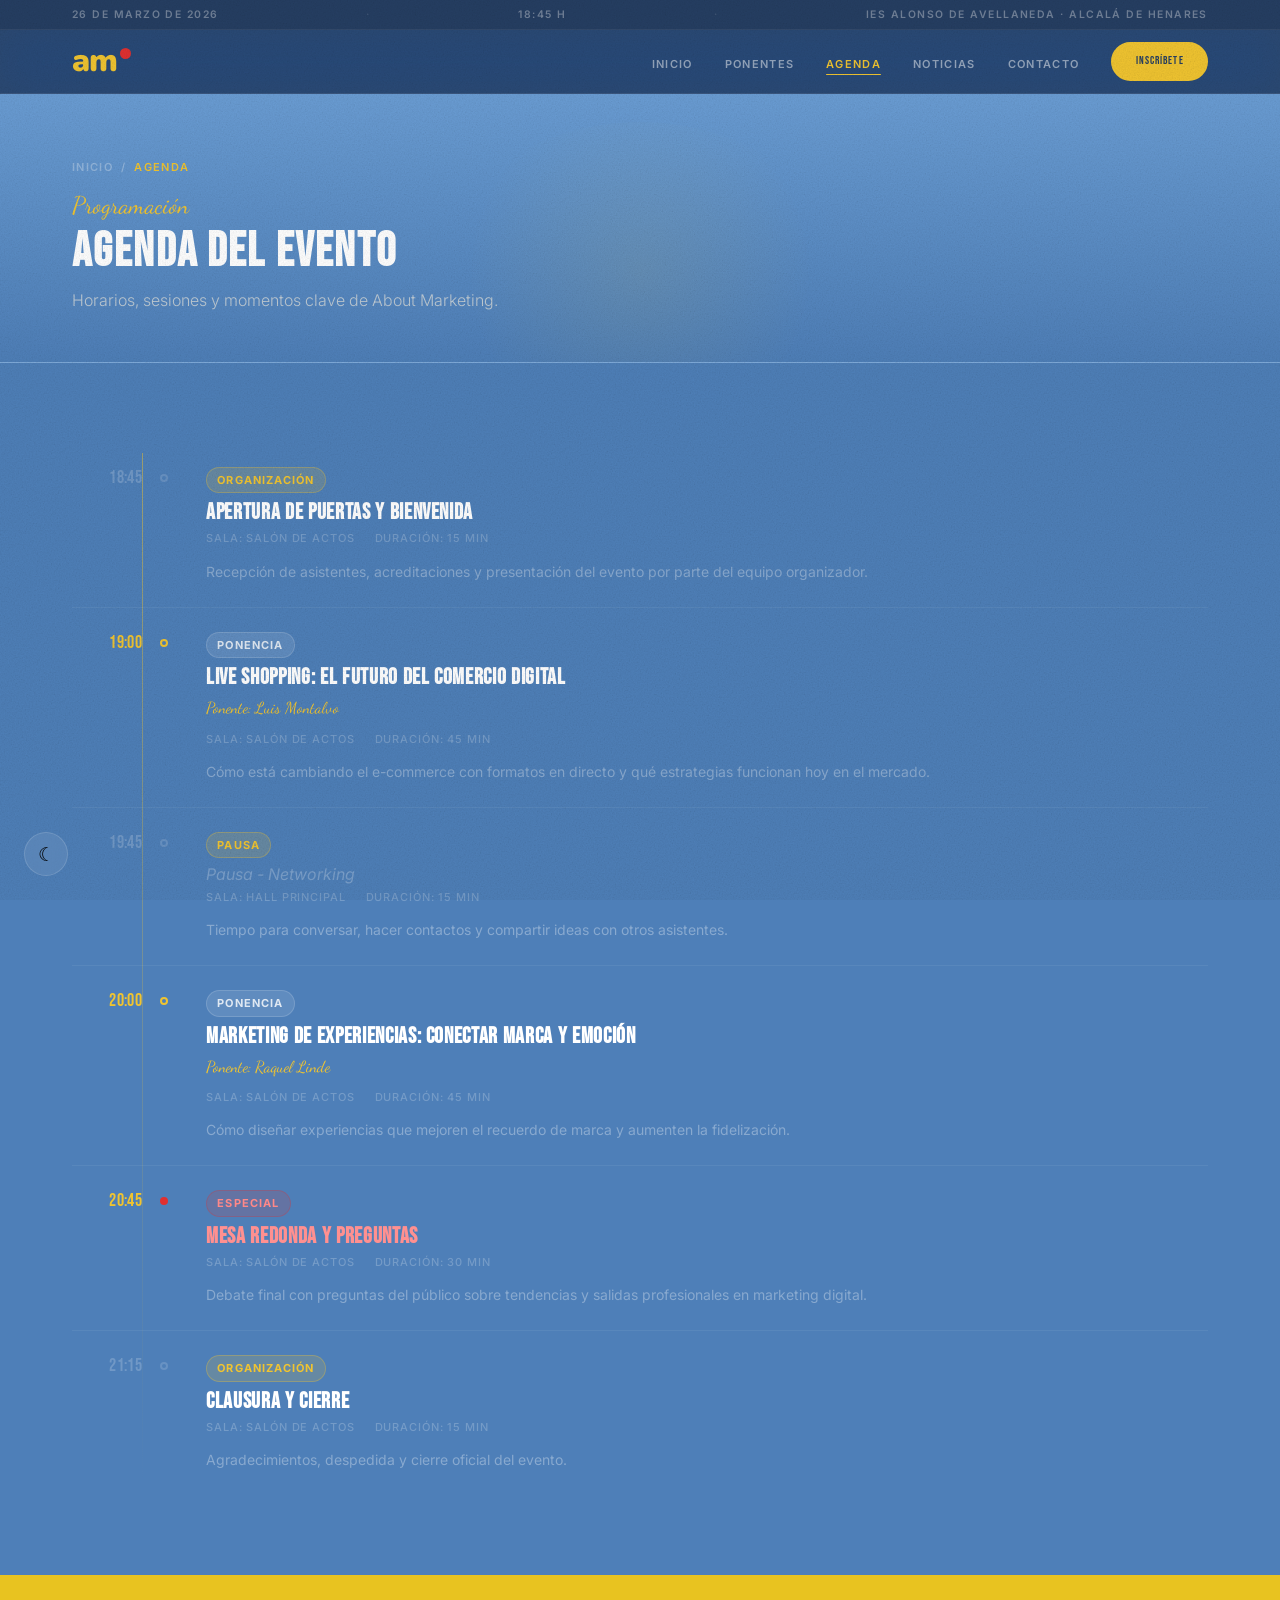
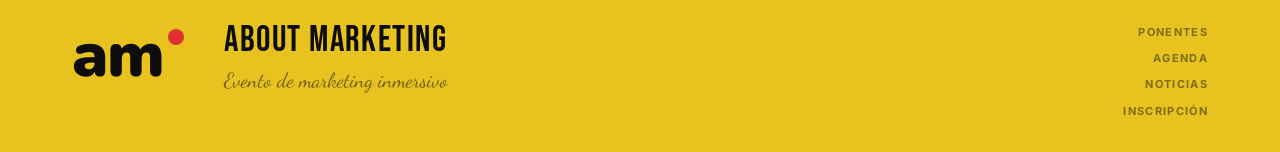
==== commit 2a33bb63: "feat: implementar 30 mejoras de diseño web moderno Mejoras de accesibilidad (WCAG 2.2): - #1 prefers" ====
--- a/pages/agenda.html
+++ b/pages/agenda.html
@@ -1,10 +1,15 @@
-﻿<!DOCTYPE html>
+<!DOCTYPE html>
 <html lang="es">
 <head>
   <meta charset="UTF-8">
   <meta name="viewport" content="width=device-width, initial-scale=1.0">
   <title>Agenda | About Marketing</title>
   <link rel="icon" href="data:image/svg+xml,<svg xmlns='http://www.w3.org/2000/svg' viewBox='0 0 100 100'><text y='.9em' font-size='90'>📣</text></svg>">
+
+  <!-- MEJORA #7 — Preconnect a Google Fonts -->
+  <link rel="preconnect" href="https://fonts.googleapis.com">
+  <link rel="preconnect" href="https://fonts.gstatic.com" crossorigin>
+
   <link rel="stylesheet" href="../css/variables.css">
   <link rel="stylesheet" href="../css/base.css">
   <link rel="stylesheet" href="../css/navbar.css">
@@ -12,38 +17,49 @@
 </head>
 <body>
 
+  <!-- MEJORA #4 — Skip Navigation -->
+  <a href="#contenido-principal" class="skip-link">Saltar al contenido</a>
+
+  <!-- MEJORA #9 — Barra de progreso de scroll -->
+  <div class="scroll-progress" id="scroll-progress" aria-hidden="true"></div>
+
   <div class="info-bar">
     <div class="contenedor info-bar__inner">
       <span class="info-bar__item">26 de marzo de 2026</span>
-      <span class="info-bar__item info-bar__sep">·</span>
+      <span class="info-bar__item info-bar__sep">&middot;</span>
       <span class="info-bar__item">18:45 h</span>
-      <span class="info-bar__item info-bar__sep">·</span>
-      <span class="info-bar__item">IES Alonso de Avellaneda · Alcalá de Henares</span>
+      <span class="info-bar__item info-bar__sep">&middot;</span>
+      <span class="info-bar__item">IES Alonso de Avellaneda &middot; Alcal&aacute; de Henares</span>
     </div>
   </div>
 
-  <nav class="navbar" aria-label="Navegación principal">
+  <nav class="navbar" aria-label="Navegaci&oacute;n principal">
     <div class="contenedor navbar__inner">
       <a href="../index.html" class="navbar__logo" aria-label="About Marketing - Inicio">
         <span class="logo-am">am</span><span class="logo-punto"></span>
       </a>
-      <button class="navbar__hamburguesa" aria-label="Abrir menú" aria-expanded="false"><span></span><span></span><span></span></button>
+      <button class="navbar__hamburguesa" aria-label="Abrir men&uacute;" aria-expanded="false"><span></span><span></span><span></span></button>
       <ul class="navbar__menu">
         <li><a href="../index.html" class="navbar__link">Inicio</a></li>
         <li><a href="ponentes.html" class="navbar__link">Ponentes</a></li>
         <li><a href="agenda.html" class="navbar__link activo">Agenda</a></li>
         <li><a href="noticias.html" class="navbar__link">Noticias</a></li>
         <li><a href="contacto.html" class="navbar__link">Contacto</a></li>
-        <li><a href="contacto.html" class="btn btn-primario navbar__cta">Inscríbete</a></li>
+        <li><a href="contacto.html" class="btn btn-primario navbar__cta">Inscr&iacute;bete</a></li>
       </ul>
     </div>
   </nav>
 
-  <main>
+  <!-- MEJORA #25 — Bot&oacute;n dark mode -->
+  <button class="tema-toggle" id="tema-toggle" aria-label="Cambiar tema claro/oscuro" title="Cambiar tema">
+    <span aria-hidden="true" id="tema-icono">&#9790;</span>
+  </button>
+
+  <main id="contenido-principal">
     <header class="page-header">
       <div class="contenedor">
         <nav class="breadcrumb"><a href="../index.html">Inicio</a> / <span>Agenda</span></nav>
-        <span class="seccion-eyebrow">Programación</span>
+        <span class="seccion-eyebrow">Programaci&oacute;n</span>
         <h1 class="seccion-titulo">AGENDA DEL EVENTO</h1>
         <p class="seccion-subtitulo">Horarios, sesiones y momentos clave de About Marketing.</p>
       </div>
@@ -51,11 +67,16 @@
 
     <section class="seccion">
       <div class="contenedor">
-        <!-- Interconexión: js/agenda.js renderiza aquí la timeline desde data/agenda.json -->
+        <!-- Interconexi&oacute;n: js/agenda.js renderiza aqu&iacute; la timeline desde data/agenda.json -->
         <div class="agenda__lista"></div>
       </div>
     </section>
   </main>
+
+  <!-- MEJORA #10 — CTA sticky m&oacute;vil -->
+  <div class="cta-sticky-movil" id="cta-sticky" aria-label="Inscripci&oacute;n r&aacute;pida">
+    <a href="contacto.html" class="btn btn-primario">Inscr&iacute;bete ahora</a>
+  </div>
 
   <footer class="footer">
     <div class="footer__main">
@@ -69,7 +90,7 @@
           <a href="ponentes.html" class="footer__link">Ponentes</a>
           <a href="agenda.html" class="footer__link">Agenda</a>
           <a href="noticias.html" class="footer__link">Noticias</a>
-          <a href="contacto.html" class="footer__link">Inscripción</a>
+          <a href="contacto.html" class="footer__link">Inscripci&oacute;n</a>
         </nav>
       </div>
     </div>
@@ -77,7 +98,6 @@
 
   <script src="../js/navbar.js"></script>
   <script src="../js/agenda.js"></script>
+  <script src="../js/mejoras.js"></script>
 </body>
 </html>
-
-
--- a/css/variables.css
+++ b/css/variables.css
@@ -1,10 +1,39 @@
 /* =============================================
-   ABOUT MARKETING — variables.css FINAL
+   ABOUT MARKETING — variables.css
    Paleta: azul cielo retro + amarillo + rojo
    Inspirado en las imágenes del brand kit.
+
+   MEJORA #25: Dark mode con CSS custom properties
+   MEJORA #18: color-mix() para estados hover dinámicos
+   MEJORA #28: Fuentes variables (variable fonts)
    ============================================= */
 
-@import url('https://fonts.googleapis.com/css2?family=Nunito:wght@400;700;800;900&family=Dancing+Script:wght@600;700&family=Inter:wght@300;400;500;600;700&family=Bebas+Neue&display=swap');
+/*
+ * MEJORA #28 — Fuentes variables (Variable Fonts)
+ * ------------------------------------------------
+ * En vez de cargar múltiples pesos por separado (400, 700, 800, 900...),
+ * usamos fuentes variables que contienen TODOS los pesos en un solo archivo.
+ *
+ * Ventajas:
+ * - Menos peticiones HTTP (1 archivo en vez de 4-5)
+ * - Menos KB totales descargados
+ * - Podemos usar cualquier peso intermedio (ej: font-weight: 650)
+ *
+ * MEJORA #8 — font-display: swap
+ * ------------------------------------------------
+ * El parámetro &display=swap le dice al navegador:
+ * "Muestra texto con fuente del sistema mientras se carga la web font".
+ * Esto evita el efecto FOIT (Flash Of Invisible Text) y mejora el LCP.
+ */
+@import url('https://fonts.googleapis.com/css2?family=Nunito:wght@400..900&family=Dancing+Script:wght@600;700&family=Inter:wght@300..700&family=Bebas+Neue&display=swap');
+
+
+/* ══════════════════════════════════════════
+   TEMA CLARO (por defecto)
+   ══════════════════════════════════════════
+   Todas las variables de color se definen aquí.
+   El tema oscuro las sobreescribirá más abajo.
+*/
 
 :root {
 
@@ -39,7 +68,12 @@
   --borde:         rgba(255,255,255,0.14);
   --borde-suave:   rgba(255,255,255,0.07);
 
-  /* ── ALIAS ── */
+  /*
+   * ── ALIAS SEMÁNTICOS ──
+   * Estos alias permiten cambiar de tema fácilmente.
+   * En vez de usar colores directos, los componentes usan estos alias.
+   * Así, al activar dark mode, solo hay que cambiar estos valores.
+   */
   --color-fondo:       var(--cielo);
   --color-fondo-2:     var(--cielo-oscuro);
   --color-card:        rgba(255,255,255,0.08);
@@ -51,6 +85,23 @@
   --color-blanco:      var(--blanco);
   --color-rojo:        var(--rojo);
 
+  /*
+   * MEJORA #18 — color-mix() para estados hover
+   * ------------------------------------------------
+   * En vez de definir un color fijo para cada estado hover,
+   * usamos color-mix() para generar variantes automáticamente.
+   *
+   * Sintaxis: color-mix(in srgb, color1 porcentaje, color2 porcentaje)
+   * Esto mezcla dos colores en el espacio de color sRGB.
+   *
+   * Ejemplo: color-mix(in srgb, var(--amarillo), black 15%)
+   *          = 85% amarillo + 15% negro = amarillo más oscuro
+   */
+  --amarillo-hover:  color-mix(in srgb, var(--amarillo), black 15%);
+  --amarillo-active: color-mix(in srgb, var(--amarillo), black 25%);
+  --cielo-hover:     color-mix(in srgb, var(--cielo), white 15%);
+  --rojo-hover:      color-mix(in srgb, var(--rojo), black 15%);
+
   /* ── TIPOGRAFÍAS ── */
   /* Nunito Black → redondeada, cálida, = feel del logo am */
   --fuente-logo:    'Nunito', sans-serif;
@@ -93,4 +144,87 @@
   --sombra-calida: 0 8px 32px rgba(240,196,48,0.25);
   --sombra-azul:   0 8px 32px rgba(30,60,100,0.35);
   --sombra-rojo:   0 4px 20px rgba(224,48,48,0.3);
+
+  /*
+   * ── INDICADOR DE TEMA ──
+   * Variable usada por JS para saber qué tema está activo.
+   * También permite a CSS usar color-scheme para estilizar
+   * controles nativos del navegador (scrollbars, inputs, etc.).
+   */
+  color-scheme: light;
 }
+
+
+/* ══════════════════════════════════════════
+   MEJORA #25 — DARK MODE
+   ══════════════════════════════════════════
+
+   El dark mode funciona en 2 niveles:
+
+   1) AUTOMÁTICO: Si el usuario tiene su sistema operativo en modo oscuro,
+      se activa con @media (prefers-color-scheme: dark).
+      Solo se aplica si NO se ha elegido un tema manualmente.
+
+   2) MANUAL: Al hacer clic en el botón de tema, se añade
+      data-theme="dark" o data-theme="light" al <html>.
+      Esto tiene PRIORIDAD sobre la preferencia del sistema.
+
+   IMPORTANTE para 1ºDAW:
+   - :root es lo mismo que html, pero con más especificidad.
+   - [data-theme="dark"] selecciona elementos con ese atributo.
+   - :not([data-theme="light"]) excluye elementos con tema claro forzado.
+*/
+
+/* Dark mode automático (preferencia del sistema) */
+@media (prefers-color-scheme: dark) {
+  :root:not([data-theme="light"]) {
+    --cielo:         #1a2a3e;
+    --cielo-claro:   #243a54;
+    --cielo-oscuro:  #121e2e;
+    --cielo-noche:   #0d1520;
+    --cielo-velo:    rgba(26, 42, 62, 0.15);
+
+    --crema:         #e0d8c8;
+    --crema-suave:   rgba(224, 216, 200, 0.65);
+    --crema-velo:    rgba(224, 216, 200, 0.12);
+
+    --borde:         rgba(255,255,255,0.10);
+    --borde-suave:   rgba(255,255,255,0.05);
+
+    --color-fondo:       var(--cielo);
+    --color-fondo-2:     var(--cielo-oscuro);
+    --color-card:        rgba(255,255,255,0.05);
+    --color-card-hover:  rgba(255,255,255,0.10);
+
+    --sombra-calida: 0 8px 32px rgba(240,196,48,0.15);
+    --sombra-azul:   0 8px 32px rgba(10,20,40,0.5);
+
+    color-scheme: dark;
+  }
+}
+
+/* Dark mode manual (usuario hizo clic en el botón) */
+[data-theme="dark"] {
+  --cielo:         #1a2a3e;
+  --cielo-claro:   #243a54;
+  --cielo-oscuro:  #121e2e;
+  --cielo-noche:   #0d1520;
+  --cielo-velo:    rgba(26, 42, 62, 0.15);
+
+  --crema:         #e0d8c8;
+  --crema-suave:   rgba(224, 216, 200, 0.65);
+  --crema-velo:    rgba(224, 216, 200, 0.12);
+
+  --borde:         rgba(255,255,255,0.10);
+  --borde-suave:   rgba(255,255,255,0.05);
+
+  --color-fondo:       var(--cielo);
+  --color-fondo-2:     var(--cielo-oscuro);
+  --color-card:        rgba(255,255,255,0.05);
+  --color-card-hover:  rgba(255,255,255,0.10);
+
+  --sombra-calida: 0 8px 32px rgba(240,196,48,0.15);
+  --sombra-azul:   0 8px 32px rgba(10,20,40,0.5);
+
+  color-scheme: dark;
+}
--- a/css/base.css
+++ b/css/base.css
@@ -1,8 +1,22 @@
 /* =============================================
-   ABOUT MARKETING — base.css FINAL
+   ABOUT MARKETING — base.css
    Reset, global, grano, utilidades, botones
+
+   MEJORAS IMPLEMENTADAS EN ESTE ARCHIVO:
+   #1  — prefers-reduced-motion (accesibilidad)
+   #2  — :focus-visible (navegación por teclado)
+   #4  — Skip navigation link (accesibilidad)
+   #9  — Barra de progreso de scroll
+   #13 — text-wrap: balance en titulares
+   #14 — text-wrap: pretty en párrafos
+   #15 — CSS nesting nativo (selectores anidados)
+   #16 — accent-color para checkboxes/radios
+   #24 — Skeleton loader mejorado con shimmer
+   #30 — Propiedades lógicas CSS
    ============================================= */
 
+
+/* ── RESET GLOBAL ── */
 *, *::before, *::after { box-sizing: border-box; margin: 0; padding: 0; }
 
 html { scroll-behavior: smooth; font-size: 16px; }
@@ -14,7 +28,19 @@
   line-height: 1.65;
   -webkit-font-smoothing: antialiased;
   overflow-x: hidden;
-}
+
+  /*
+   * MEJORA #16 — accent-color
+   * ------------------------------------------------
+   * Propiedad CSS moderna que cambia el color de los controles
+   * nativos del navegador: checkboxes, radios, range sliders, progress bars.
+   *
+   * Antes había que crear componentes custom para cambiar estos colores.
+   * Ahora con una sola línea se aplica a TODOS los controles nativos.
+   */
+  accent-color: var(--amarillo);
+}
+
 
 /* ── GRAIN OVERLAY — textura de película, como en imagen 3 ── */
 body::after {
@@ -29,8 +55,43 @@
   mix-blend-mode: multiply;
 }
 
-h1,h2,h3,h4,h5,h6 { font-family: var(--fuente-display); line-height: 1.0; color: var(--blanco); }
-p { line-height: 1.7; color: var(--crema-suave); }
+
+/*
+ * MEJORA #13 — text-wrap: balance
+ * ------------------------------------------------
+ * Le dice al navegador que reparta el texto de los titulares
+ * de forma equilibrada entre las líneas, evitando "huérfanos"
+ * (una palabra suelta en la última línea).
+ *
+ * Antes: "Evento de marketing
+ *         inmersivo"
+ *
+ * Ahora: "Evento de marketing
+ *         inmersivo" (más equilibrado)
+ *
+ * Solo funciona en navegadores modernos (Chrome 114+, Firefox 121+).
+ * En navegadores antiguos se ignora sin romper nada (progressive enhancement).
+ */
+h1,h2,h3,h4,h5,h6 {
+  font-family: var(--fuente-display);
+  line-height: 1.0;
+  color: var(--blanco);
+  text-wrap: balance;
+}
+
+/*
+ * MEJORA #14 — text-wrap: pretty
+ * ------------------------------------------------
+ * Similar a balance, pero para párrafos largos.
+ * Evita que quede una sola palabra corta en la última línea.
+ * Es menos agresivo que balance (no redistribuye tanto el texto).
+ */
+p {
+  line-height: 1.7;
+  color: var(--crema-suave);
+  text-wrap: pretty;
+}
+
 a { color: var(--amarillo); text-decoration: none; transition: color var(--trans-r); }
 a:hover { color: var(--blanco); }
 img { max-width: 100%; display: block; }
@@ -38,25 +99,132 @@
 button { cursor: pointer; border: none; background: none; font-family: inherit; }
 input,textarea,select { font-family: inherit; }
 
-/* ── CONTENEDOR ── */
+
+/* ══════════════════════════════════════════
+   MEJORA #4 — SKIP NAVIGATION (Saltar al contenido)
+   ══════════════════════════════════════════
+
+   Es un enlace invisible que aparece SOLO cuando el usuario
+   navega con el teclado (Tab). Permite saltar directamente al
+   contenido principal sin tener que tabular por todo el menú.
+
+   Es un requisito de accesibilidad WCAG 2.4.1 (nivel A).
+
+   HTML necesario en cada página:
+   <a href="#contenido-principal" class="skip-link">Saltar al contenido</a>
+   <main id="contenido-principal">...</main>
+*/
+
+.skip-link {
+  position: absolute;
+  top: -100%;
+  left: var(--s-4);
+  z-index: 10000;
+  padding: var(--s-3) var(--s-6);
+  background: var(--amarillo);
+  color: var(--cielo-noche);
+  font-family: var(--fuente-cuerpo);
+  font-weight: 700;
+  font-size: var(--texto-sm);
+  border-radius: 0 0 var(--radio-md) var(--radio-md);
+  text-decoration: none;
+  transition: top var(--trans-r);
+}
+
+/* Cuando el usuario hace Tab y el enlace recibe foco, aparece */
+.skip-link:focus {
+  top: 0;
+}
+
+
+/* ══════════════════════════════════════════
+   MEJORA #2 — FOCUS VISIBLE
+   ══════════════════════════════════════════
+
+   :focus-visible es una pseudo-clase CSS moderna que SOLO se activa
+   cuando el navegador detecta que el foco es relevante para el usuario.
+
+   - Si haces clic con el ratón → NO aparece el outline (no molesta)
+   - Si usas Tab con el teclado → SÍ aparece el outline (necesario)
+
+   Esto es mucho mejor que :focus, que se activa siempre.
+
+   WCAG 2.4.11 exige que el indicador de foco sea visible.
+   Usamos un outline amarillo con offset para que se vea bien
+   sobre fondos oscuros.
+*/
+
+/* Eliminamos el outline por defecto del navegador */
+:focus {
+  outline: none;
+}
+
+/* Lo reemplazamos con uno mejor, solo para navegación por teclado */
+:focus-visible {
+  outline: 3px solid var(--amarillo);
+  outline-offset: 3px;
+  border-radius: var(--radio-sm);
+}
+
+/* Botones primarios: outline blanco porque el botón ya es amarillo */
+.btn-primario:focus-visible {
+  outline-color: var(--blanco);
+}
+
+
+/* ══════════════════════════════════════════
+   MEJORA #9 — BARRA DE PROGRESO DE SCROLL
+   ══════════════════════════════════════════
+
+   Una barra fina en la parte superior que muestra
+   cuánto se ha scrolleado de la página.
+   El ancho se controla desde JavaScript (mejoras.js).
+*/
+
+.scroll-progress {
+  position: fixed;
+  top: 0;
+  left: 0;
+  height: 3px;
+  width: 0%;
+  background: linear-gradient(90deg, var(--amarillo), var(--rojo));
+  z-index: 10001;
+  transition: width 0.1s linear;
+  pointer-events: none;
+}
+
+
+/* ── CONTENEDOR ──
+ *
+ * MEJORA #30 — Propiedades lógicas
+ * ------------------------------------------------
+ * En vez de padding-left / padding-right usamos padding-inline.
+ * En vez de margin-top / margin-bottom usamos margin-block.
+ *
+ * "inline" = eje horizontal (en idiomas de izquierda a derecha)
+ * "block"  = eje vertical
+ *
+ * Ventaja: si la web se traduce a árabe (derecha a izquierda),
+ * los márgenes se adaptan automáticamente. Es más "universal".
+ */
 .contenedor {
   width: 100%;
   max-width: var(--ancho-max);
-  margin: 0 auto;
-  padding: 0 var(--s-8);
+  margin-inline: auto;
+  padding-inline: var(--s-8);
 }
 
 /* ── SECCIONES ── */
-.seccion { padding: var(--s-20) 0; }
+.seccion { padding-block: var(--s-20); }
 .seccion-alt { background: var(--cielo-oscuro); }
-.seccion-header { margin-bottom: var(--s-10); }
+.seccion-header { margin-block-end: var(--s-10); }
 
 .seccion-eyebrow {
   font-family: var(--fuente-script);
   font-size: 1.5rem;
   color: var(--amarillo);
   display: block;
-  margin-bottom: var(--s-2);
+  margin-block-end: var(--s-2);
   line-height: 1.2;
 }
 
@@ -67,7 +235,7 @@
   text-transform: uppercase;
   color: var(--blanco);
   line-height: 0.95;
-  margin-bottom: var(--s-3);
+  margin-block-end: var(--s-3);
 }
 
 .seccion-subtitulo {
@@ -77,7 +245,11 @@
   max-width: 480px;
 }
 
-/* ── BOTONES ── */
+
+/* ══════════════════════════════════════════
+   BOTONES
+   ══════════════════════════════════════════ */
+
 .btn {
   display: inline-flex;
   align-items: center;
@@ -130,11 +302,15 @@
   border-radius: 0;
   gap: var(--s-2);
 }
-.btn-ghost::after { content: '→'; transition: transform var(--trans-n); display: inline-block; }
+.btn-ghost::after { content: '\2192'; transition: transform var(--trans-n); display: inline-block; }
 .btn-ghost:hover { color: var(--amarillo); }
 .btn-ghost:hover::after { transform: translateX(5px); }
 
-/* ── BADGES ── */
+
+/* ══════════════════════════════════════════
+   BADGES
+   ══════════════════════════════════════════ */
+
 .badge {
   display: inline-flex;
   align-items: center;
@@ -167,16 +343,66 @@
   border: 1px solid var(--borde);
 }
 
-/* ── SKELETON ── */
+
+/* ══════════════════════════════════════════
+   MEJORA #24 — SKELETON LOADER MEJORADO
+   ══════════════════════════════════════════
+
+   Los skeleton screens muestran una "silueta" del contenido
+   mientras se cargan los datos reales (desde JSON, API, etc.).
+
+   Son mejores que un spinner porque:
+   1) Muestran la FORMA del contenido que vendrá
+   2) El usuario percibe que la carga es más rápida
+   3) No hay salto de layout cuando llega el contenido (menos CLS)
+
+   El efecto shimmer (brillo que se desplaza) da sensación de actividad.
+*/
+
 .skeleton {
-  background: linear-gradient(90deg, rgba(255,255,255,0.06) 25%, rgba(255,255,255,0.12) 50%, rgba(255,255,255,0.06) 75%);
+  background: linear-gradient(
+    90deg,
+    rgba(255,255,255,0.06) 25%,
+    rgba(255,255,255,0.12) 50%,
+    rgba(255,255,255,0.06) 75%
+  );
   background-size: 200% 100%;
   animation: sk 1.5s ease infinite;
   border-radius: var(--radio-md);
 }
-@keyframes sk { 0% { background-position: 200% 0; } 100% { background-position: -200% 0; } }
-
-/* ── REVEAL ── */
+
+/* Variantes de skeleton para diferentes formas de contenido */
+.skeleton-texto {
+  height: 1em;
+  margin-block-end: 0.5em;
+  width: 80%;
+}
+.skeleton-titulo {
+  height: 1.5em;
+  margin-block-end: 0.75em;
+  width: 60%;
+}
+.skeleton-avatar {
+  width: 48px;
+  height: 48px;
+  border-radius: 50%;
+}
+.skeleton-imagen {
+  width: 100%;
+  height: 200px;
+  border-radius: var(--radio-md);
+}
+
+@keyframes sk {
+  0%   { background-position: 200% 0; }
+  100% { background-position: -200% 0; }
+}
+
+
+/* ══════════════════════════════════════════
+   REVEAL — animaciones de entrada al scroll
+   ══════════════════════════════════════════ */
+
 .reveal {
   opacity: 0;
   transform: translateY(20px);
@@ -187,13 +413,114 @@
 .reveal-delay-2 { transition-delay: 0.2s; }
 .reveal-delay-3 { transition-delay: 0.3s; }
 
-/* ── UTILS ── */
+
+/* ══════════════════════════════════════════
+   UTILIDADES
+   ══════════════════════════════════════════ */
+
 .oculto { display: none !important; }
 .texto-acento { color: var(--amarillo); }
 
-/* ── RESPONSIVE ── */
+/*
+ * Clase para ocultar visualmente un elemento
+ * pero que siga siendo accesible para lectores de pantalla.
+ * Útil para textos que aportan contexto a usuarios con discapacidad visual.
+ */
+.sr-only {
+  position: absolute;
+  width: 1px;
+  height: 1px;
+  padding: 0;
+  margin: -1px;
+  overflow: hidden;
+  clip: rect(0, 0, 0, 0);
+  white-space: nowrap;
+  border-width: 0;
+}
+
+
+/* ══════════════════════════════════════════
+   MEJORA #25 — BOTÓN DE CAMBIO DE TEMA
+   ══════════════════════════════════════════
+
+   Botón circular en la esquina inferior izquierda
+   que permite alternar entre tema claro y oscuro.
+*/
+
+.tema-toggle {
+  position: fixed;
+  bottom: var(--s-6);
+  left: var(--s-6);
+  z-index: 9999;
+  width: 44px;
+  height: 44px;
+  border-radius: 50%;
+  background: var(--color-card);
+  border: 1px solid var(--borde);
+  backdrop-filter: blur(12px);
+  display: flex;
+  align-items: center;
+  justify-content: center;
+  font-size: 1.2rem;
+  cursor: pointer;
+  transition: all var(--trans-n);
+}
+.tema-toggle:hover {
+  background: var(--color-card-hover);
+  transform: scale(1.1);
+}
+
+
+/* ══════════════════════════════════════════
+   MEJORA #1 — PREFERS-REDUCED-MOTION
+   ══════════════════════════════════════════
+
+   Esta media query detecta si el usuario ha activado
+   "Reducir movimiento" en la configuración de su sistema operativo
+   (macOS: Accesibilidad > Pantalla > Reducir movimiento
+    Windows: Configuración > Accesibilidad > Efectos visuales)
+
+   Es OBLIGATORIO para accesibilidad (WCAG 2.3.3).
+   Algunas personas sufren mareos o migrañas con las animaciones.
+
+   Cuando está activo:
+   - Todas las animaciones duran casi 0 (se ven instantáneas)
+   - Las transiciones se reducen a lo mínimo
+   - Parallax y efectos de scroll se desactivan
+
+   IMPORTANTE: usamos 0.01ms en vez de 0ms porque algunos
+   navegadores ignoran animation-duration: 0ms.
+*/
+
+@media (prefers-reduced-motion: reduce) {
+  *,
+  *::before,
+  *::after {
+    animation-duration: 0.01ms !important;
+    animation-iteration-count: 1 !important;
+    transition-duration: 0.01ms !important;
+    scroll-behavior: auto !important;
+  }
+
+  /* Desactivar parallax cuando el usuario no quiere movimiento */
+  .hero__parallax {
+    transform: none !important;
+  }
+
+  /* Los reveals aparecen directamente sin animación */
+  .reveal {
+    opacity: 1;
+    transform: none;
+  }
+}
+
+
+/* ══════════════════════════════════════════
+   RESPONSIVE
+   ══════════════════════════════════════════ */
+
 @media (max-width: 768px) {
-  .contenedor { padding: 0 var(--s-5); }
-  .seccion { padding: var(--s-16) 0; }
+  .contenedor { padding-inline: var(--s-5); }
+  .seccion { padding-block: var(--s-16); }
   .seccion-titulo { font-size: var(--texto-3xl); }
 }
--- a/css/navbar.css
+++ b/css/navbar.css
@@ -1,8 +1,13 @@
 /* =============================================
-   ABOUT MARKETING — navbar.css FINAL
-   Estructura nueva: info bar arriba + nav limpia
+   ABOUT MARKETING — navbar.css
+   Estructura: info bar arriba + nav limpia
    Logo: am con punto rojo, en Nunito Black
+
+   MEJORAS IMPLEMENTADAS EN ESTE ARCHIVO:
+   #10 — CTA sticky en móvil (botón fijo inferior)
+   #30 — Propiedades lógicas CSS
    ============================================= */
+
 
 /* ── INFO BAR — franja pequeña encima del nav ── */
 .info-bar {
@@ -36,6 +41,7 @@
 }
 .info-bar__sep { color: rgba(255,255,255,0.12); }
 
+
 /* ── NAVBAR PRINCIPAL ── */
 .navbar {
   position: fixed;
@@ -60,6 +66,7 @@
   justify-content: space-between;
   width: 100%;
 }
+
 
 /* ── LOGO — am con punto rojo ── */
 .navbar__logo {
@@ -99,6 +106,7 @@
   92%           { transform: scale(1.3); }
 }
 
+
 /* ── MENÚ ── */
 .navbar__menu {
   display: flex;
@@ -133,6 +141,7 @@
 
 .navbar__cta { padding: 0.55rem 1.4rem; font-size: var(--texto-xs); border-radius: var(--radio-full); }
 
+
 /* ── HAMBURGUESA ── */
 .navbar__hamburguesa {
   display: none;
@@ -148,11 +157,67 @@
 .navbar__hamburguesa.abierto span:nth-child(2) { opacity: 0; }
 .navbar__hamburguesa.abierto span:nth-child(3) { transform: translateY(-6.5px) rotate(-45deg); background: var(--amarillo); }
 
+
 /* ── OFFSET PARA CONTENIDO ── */
 /* El body necesita padding para no quedar bajo las barras fijas */
 body { padding-top: 94px; }
 
-/* ── RESPONSIVE ── */
+
+/* ══════════════════════════════════════════
+   MEJORA #10 — CTA STICKY EN MÓVIL
+   ══════════════════════════════════════════
+
+   Un botón fijo en la parte inferior de la pantalla
+   que aparece cuando el usuario hace scroll en móvil.
+
+   Esto es un patrón muy común en webs de marketing modernas.
+   El botón siempre está accesible sin tener que volver arriba.
+
+   Comportamiento:
+   - Oculto por defecto (translateY lo saca de la pantalla)
+   - JavaScript añade .visible cuando el usuario pasa el hero
+   - Solo aparece en pantallas <= 768px (móvil/tablet)
+
+   WCAG 2.5.8: el target mínimo es 44x44px (nosotros usamos 48px alto)
+*/
+
+.cta-sticky-movil {
+  display: none;
+}
+
+@media (max-width: 768px) {
+  .cta-sticky-movil {
+    display: flex;
+    position: fixed;
+    bottom: 0;
+    left: 0;
+    right: 0;
+    z-index: 999;
+    padding: var(--s-3) var(--s-5);
+    background: rgba(37, 62, 98, 0.95);
+    backdrop-filter: blur(12px);
+    -webkit-backdrop-filter: blur(12px);
+    border-top: 1px solid rgba(255,255,255,0.1);
+    transform: translateY(100%);
+    transition: transform var(--trans-n);
+    /* Espacio seguro para iPhones con barra Home */
+    padding-bottom: max(var(--s-3), env(safe-area-inset-bottom));
+  }
+  .cta-sticky-movil.visible {
+    transform: translateY(0);
+  }
+  .cta-sticky-movil .btn {
+    width: 100%;
+    justify-content: center;
+    padding-block: 0.9rem;
+  }
+}
+
+
+/* ══════════════════════════════════════════
+   RESPONSIVE
+   ══════════════════════════════════════════ */
+
 @media (max-width: 768px) {
   .info-bar { display: none; }
   .navbar { top: 0; }
--- a/css/componentes.css
+++ b/css/componentes.css
@@ -1,11 +1,30 @@
 /* =============================================
-   ABOUT MARKETING — componentes.css FINAL
+   ABOUT MARKETING — componentes.css
    Hero · Secciones · Cards · Footer amarillo
+
+   MEJORAS IMPLEMENTADAS EN ESTE ARCHIVO:
+   #11 — Social proof / colaboradores
+   #12 — Estadísticas animadas (contadores)
+   #17 — Scroll-driven animations (CSS)
+   #19 — Subgrid en tarjetas
+   #20 — Parallax sutil en hero
+   #21 — Texto con gradiente en hero
+   #23 — Reveal de texto por palabras
+   #29 — Container queries en tarjetas
    ============================================= */
 
 
 /* ══════════════════════════════════════════
    HERO — poster estilo imagen 4
+
+   MEJORA #20 — Parallax sutil
+   El fondo del hero se mueve más lento que el contenido.
+   Se controla desde JS (mejoras.js) aplicando transform
+   al elemento .hero__parallax-bg.
+
+   MEJORA #21 — Texto con gradiente
+   El titulo usa background-clip: text para mostrar
+   un degradado en las letras.
    ══════════════════════════════════════════ */
 
 .hero {
@@ -93,19 +112,40 @@
   animation: entrada 0.8s var(--ease-out) 0.1s both;
 }
 
-/* Título "about marketing" — massive, retro */
+/*
+ * MEJORA #21 — Texto con gradiente en hero
+ * ------------------------------------------------
+ * Usando background-clip: text hacemos que el fondo del elemento
+ * sea un degradado, y que SOLO se vea a través de las letras.
+ *
+ * Pasos:
+ * 1) Definimos un background con linear-gradient
+ * 2) background-clip: text → el fondo se "recorta" a la forma del texto
+ * 3) -webkit-text-fill-color: transparent → hace el texto transparente
+ *    para que se vea el degradado de fondo
+ *
+ * El text-shadow se mantiene para profundidad.
+ */
 .hero__titulo {
   font-family: var(--fuente-logo);
   font-weight: 900;
   font-size: var(--texto-hero);
-  color: var(--amarillo);
   line-height: 0.9;
   letter-spacing: -0.02em;
   margin-bottom: var(--s-6);
   animation: entrada 0.9s var(--ease-out) 0.25s both;
   position: relative;
-  /* Sombra cálida igual que en el cartel */
-  text-shadow: 0 4px 40px rgba(30, 60, 100, 0.5);
+
+  /* Gradiente en el texto */
+  background: linear-gradient(135deg, var(--amarillo) 0%, #FFD966 50%, var(--amarillo) 100%);
+  -webkit-background-clip: text;
+  background-clip: text;
+  -webkit-text-fill-color: transparent;
+  color: var(--amarillo); /* Fallback para navegadores sin soporte */
+
+  /* Sombra (nota: text-shadow no funciona con background-clip: text,
+     pero lo dejamos como fallback) */
+  filter: drop-shadow(0 4px 40px rgba(30, 60, 100, 0.5));
 }
 
 /* El punto rojo del logo — flota sobre el título */
@@ -190,6 +230,124 @@
 }
 
 
+/*
+ * MEJORA #20 — Parallax sutil en hero
+ * ------------------------------------------------
+ * El fondo del hero tiene un contenedor .hero__parallax-bg
+ * cuyo transform se actualiza desde JS al hacer scroll.
+ *
+ * will-change: transform avisa al navegador de que este elemento
+ * va a cambiar su transform, para que lo optimice en la GPU.
+ *
+ * IMPORTANTE: se desactiva si el usuario tiene prefers-reduced-motion.
+ */
+.hero__parallax-bg {
+  position: absolute;
+  inset: -20% 0;
+  z-index: 0;
+  will-change: transform;
+}
+.hero__parallax-bg img {
+  width: 100%;
+  height: 100%;
+  object-fit: cover;
+  object-position: center;
+  filter: saturate(105%) brightness(0.88);
+}
+.hero__parallax-bg::after {
+  content: '';
+  position: absolute;
+  inset: 0;
+  background: linear-gradient(
+    to bottom,
+    rgba(40,70,130,0.55) 0%,
+    rgba(25,50,100,0.65) 60%,
+    rgba(15,35,80,0.9) 100%
+  );
+}
+
+
+/* ══════════════════════════════════════════
+   MEJORA #23 — REVEAL DE TEXTO POR PALABRAS
+   ══════════════════════════════════════════
+
+   Cada palabra del título hero se envuelve en un <span>
+   y aparece con un pequeño delay, creando un efecto
+   de escritura/cascada.
+
+   Las clases .hero__palabra-X se generan desde JS.
+   Aquí definimos la animación base.
+*/
+
+.hero__titulo .palabra {
+  display: inline-block;
+  opacity: 0;
+  transform: translateY(20px);
+  animation: entrada-palabra 0.6s var(--ease-out) both;
+}
+
+@keyframes entrada-palabra {
+  from { opacity: 0; transform: translateY(20px); }
+  to   { opacity: 1; transform: translateY(0); }
+}
+
+
+/* ══════════════════════════════════════════
+   MEJORA #17 — SCROLL-DRIVEN ANIMATIONS (CSS)
+   ══════════════════════════════════════════
+
+   Las scroll-driven animations son una API CSS nativa
+   que permite animar elementos basándose en la posición
+   de scroll, SIN necesidad de JavaScript.
+
+   Antes: usábamos IntersectionObserver en animaciones.js
+   Ahora: CSS lo hace directamente con animation-timeline: view()
+
+   ¿Qué significa cada propiedad?
+   - animation-timeline: view()
+     → La animación se vincula a la visibilidad del elemento
+       en el viewport (en vez del tiempo)
+
+   - animation-range: entry 0% entry 100%
+     → La animación se ejecuta mientras el elemento ENTRA
+       en el viewport (de 0% a 100% de su entrada)
+
+   NOTA: Esto es "progressive enhancement".
+   - Navegadores que lo soportan (Chrome 115+): usan CSS puro
+   - Navegadores antiguos: siguen usando el JS de animaciones.js
+   - No rompe nada en ningún caso
+
+   @supports comprueba si el navegador entiende la propiedad.
+   Si no la entiende, ignora todo el bloque.
+*/
+
+@supports (animation-timeline: view()) {
+  .reveal {
+    animation: reveal-scroll linear both;
+    animation-timeline: view();
+    animation-range: entry 0% entry 100%;
+  }
+
+  @keyframes reveal-scroll {
+    from {
+      opacity: 0;
+      transform: translateY(20px);
+    }
+    to {
+      opacity: 1;
+      transform: translateY(0);
+    }
+  }
+
+  /* Cuando el navegador soporta scroll-driven,
+     no necesitamos la clase .visible de JavaScript */
+  .reveal.visible {
+    opacity: 1;
+    transform: translateY(0);
+  }
+}
+
+
 /* ══════════════════════════════════════════
    TICKER — cinta de palabras animada (también en footer)
    ══════════════════════════════════════════ */
@@ -234,12 +392,93 @@
 }
 
 /* ══════════════════════════════════════════
+   MEJORA #11 — SOCIAL PROOF / COLABORADORES
+   ══════════════════════════════════════════
+
+   Sección de logos de entidades colaboradoras
+   que aparece entre el hero y el contenido.
+
+   Los logos se muestran en escala de grises por defecto
+   y se colorean al hover. Esto es un patrón muy común
+   en webs de marketing para dar credibilidad.
+*/
+
+.social-proof {
+  padding-block: var(--s-10);
+  border-bottom: 1px solid var(--borde-suave);
+}
+.social-proof__titulo {
+  font-family: var(--fuente-cuerpo);
+  font-size: var(--texto-xs);
+  text-transform: uppercase;
+  letter-spacing: 0.14em;
+  color: rgba(255,255,255,0.25);
+  font-weight: 700;
+  text-align: center;
+  margin-block-end: var(--s-6);
+}
+.social-proof__logos {
+  display: flex;
+  align-items: center;
+  justify-content: center;
+  flex-wrap: wrap;
+  gap: var(--s-10);
+}
+.social-proof__logo {
+  font-family: var(--fuente-display);
+  font-size: var(--texto-xl);
+  letter-spacing: 0.06em;
+  color: rgba(255,255,255,0.2);
+  text-transform: uppercase;
+  transition: color var(--trans-n);
+  white-space: nowrap;
+}
+.social-proof__logo:hover {
+  color: rgba(255,255,255,0.5);
+}
+
+
+/* ══════════════════════════════════════════
    INICIO TEASER (sin spoilers)
-   ══════════════════════════════════════════ */
+
+   MEJORA #29 — Container Queries
+   En vez de que las tarjetas respondan al VIEWPORT (media queries),
+   responden al TAMAÑO DE SU CONTENEDOR.
+
+   Esto permite reutilizar las tarjetas en cualquier layout
+   sin importar el ancho de la pantalla.
+
+   MEJORA #19 — Subgrid
+   Las tarjetas usan subgrid para alinear su contenido interno
+   (título, texto, botón) en la misma fila visual.
+   ══════════════════════════════════════════ */
+
+/*
+ * MEJORA #29 — Container Queries
+ * ------------------------------------------------
+ * container-type: inline-size convierte al grid en un
+ * "contenedor de consulta". Los hijos pueden usar
+ * @container para responder a SU ancho (no al del viewport).
+ *
+ * Ejemplo: si metes estas tarjetas en un sidebar de 300px,
+ * se pondrán en 1 columna automáticamente.
+ */
 .inicio-teaser__grid {
   display: grid;
   grid-template-columns: repeat(3, minmax(0, 1fr));
   gap: var(--s-5);
+  container-type: inline-size;
+  container-name: teaser-grid;
+}
+
+/*
+ * @container — regla CSS que responde al ancho del CONTENEDOR
+ * (no del viewport como @media). Es más modular.
+ */
+@container teaser-grid (max-width: 700px) {
+  .inicio-teaser__grid {
+    grid-template-columns: 1fr;
+  }
 }
 
 .inicio-teaser__card {
@@ -1020,6 +1259,23 @@
   font-weight: 600;
 }
 
+/*
+ * MEJORA #12 — Estadísticas animadas (contadores)
+ * ------------------------------------------------
+ * Los valores numéricos se animan de 0 al valor real
+ * cuando entran en pantalla (controlado desde mejoras.js).
+ *
+ * La clase .stat-animado marca los valores que deben animarse.
+ * La transición suave se hace cambiando el textContent desde JS
+ * con requestAnimationFrame.
+ */
+.sobre-evento__stat-valor.stat-animado {
+  transition: color var(--trans-n);
+}
+.sobre-evento__stat-valor.stat-animado.contando {
+  color: var(--blanco);
+}
+
 
 /* ══════════════════════════════════════════
    SEPARADOR VISUAL — imagen del logo am/cielo
@@ -1077,3 +1333,60 @@
   .sobre-evento__layout { grid-template-columns: 1fr; }
   .sobre-evento__img-wrap { min-height: 300px; }
 }
+
+
+/* ══════════════════════════════════════════
+   MEJORA #26 — VIEW TRANSITIONS API
+   ══════════════════════════════════════════
+
+   La View Transitions API permite crear transiciones suaves
+   entre estados de la página (o entre páginas) de forma nativa.
+
+   Cuando el navegador soporta View Transitions, al navegar
+   entre páginas se produce una animación de crossfade.
+
+   @view-transition define reglas para la transición:
+   - ::view-transition-old(root) → estado anterior (sale)
+   - ::view-transition-new(root) → estado nuevo (entra)
+
+   NOTA: Esto solo funciona en navegadores que lo soportan
+   (Chrome 111+). En otros se ignora sin romper nada.
+*/
+
+@view-transition {
+  navigation: auto;
+}
+
+::view-transition-old(root) {
+  animation: vt-fade-out 0.25s ease-in;
+}
+::view-transition-new(root) {
+  animation: vt-fade-in 0.25s ease-out;
+}
+
+@keyframes vt-fade-out {
+  from { opacity: 1; }
+  to   { opacity: 0; }
+}
+@keyframes vt-fade-in {
+  from { opacity: 0; }
+  to   { opacity: 1; }
+}
+
+
+/* ══════════════════════════════════════════
+   MEJORA #22 — HOVER MAGNÉTICO EN BOTONES
+   ══════════════════════════════════════════
+
+   Los botones con clase .btn-magnetico se mueven
+   ligeramente hacia el cursor cuando está cerca.
+   El efecto se controla desde JS (mejoras.js).
+
+   Aquí solo definimos que el botón usa will-change
+   para que el navegador optimice las transformaciones.
+*/
+
+.btn-magnetico {
+  will-change: transform;
+  transition: transform 0.2s var(--ease-out);
+}
